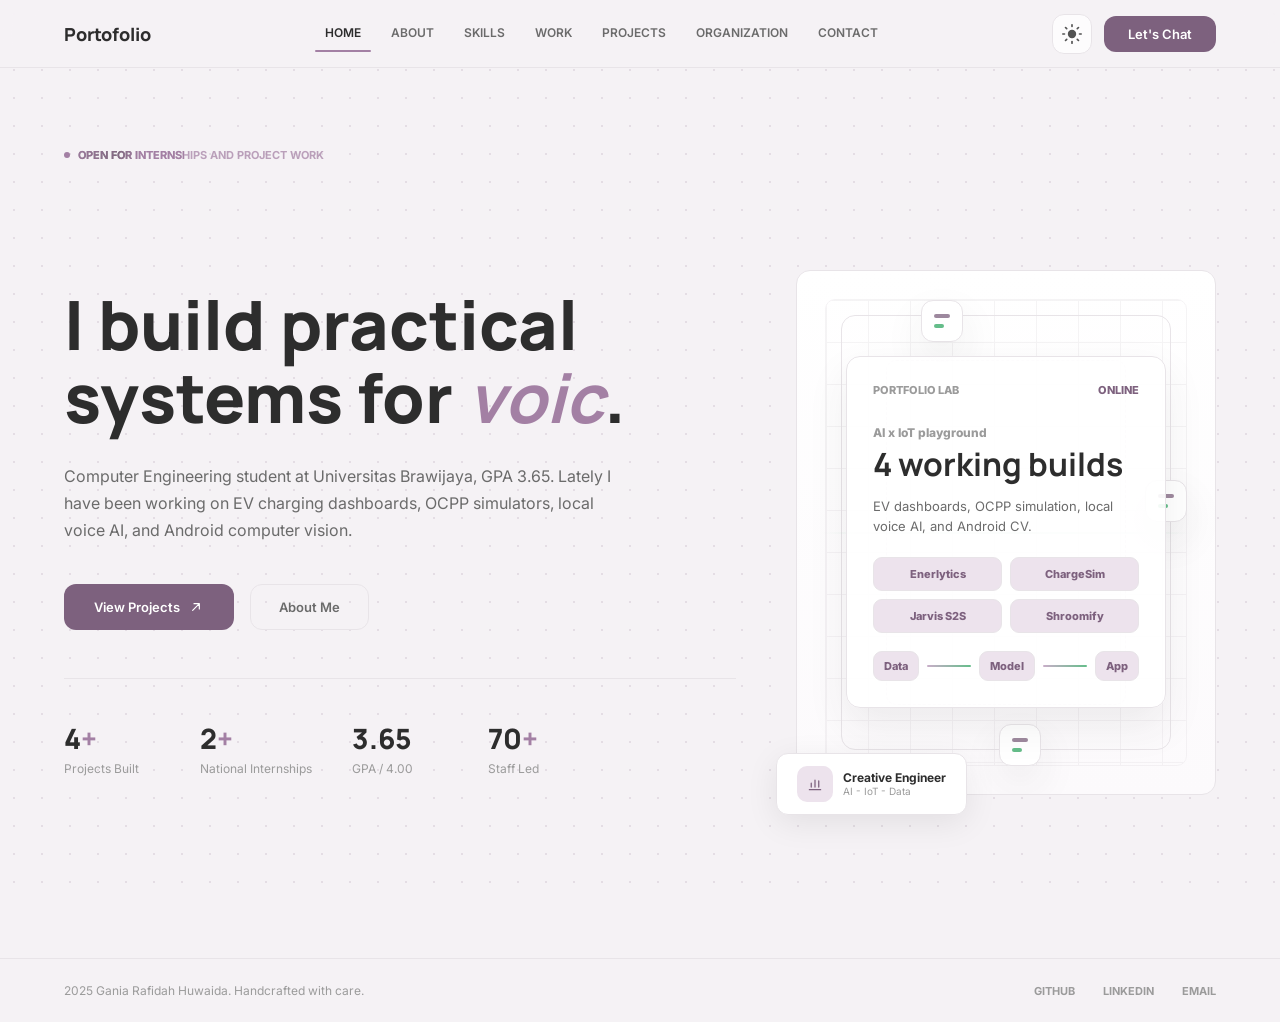
==== index.html @ 0e7f1c8c "Initial portfolio deploy" ====
<!DOCTYPE html>
<html lang="en">
<head>
  <meta charset="UTF-8">
  <meta name="viewport" content="width=device-width, initial-scale=1.0">
  <meta name="description" content="Gania Rafidah Huwaida portfolio showcasing engineering, AI, IoT, data, mobile, and organizational work.">
  <meta name="color-scheme" content="light dark">
  <title>Gania Rafidah Huwaida - Portfolio</title>
  <script>
    (() => {
      try {
        const savedTheme = localStorage.getItem("portfolio-theme");
        const prefersDark = window.matchMedia("(prefers-color-scheme: dark)").matches;
        const theme = savedTheme || (prefersDark ? "dark" : "light");
        document.documentElement.classList.toggle("dark", theme === "dark");
        document.documentElement.dataset.theme = theme;
      } catch {
        document.documentElement.dataset.theme = "light";
      }
    })();
  </script>
  <link rel="preconnect" href="https://fonts.googleapis.com">
  <link rel="preconnect" href="https://fonts.gstatic.com" crossorigin>
  <link href="https://fonts.googleapis.com/css2?family=Manrope:wght@300;400;500;600;700;800&family=Inter:wght@300;400;500;600&display=swap" rel="stylesheet">
  <link rel="stylesheet" href="assets/css/style.css">
</head>
<body>
  <svg class="svg-sprite" aria-hidden="true" focusable="false">
    <symbol id="icon-flower" viewBox="0 0 40 40">
      <path d="M20 18c-5.8-2.6-7.9-6-6.2-9.3 1.7-3.4 6.1-3.8 8.5-.9 2.5-3 6.8-2.5 8.5.9 1.7 3.3-.5 6.7-6.3 9.3 5.9 2.6 8 6 6.3 9.4-1.7 3.3-6 3.7-8.5.8-2.4 2.9-6.8 2.5-8.5-.8-1.7-3.4.4-6.8 6.2-9.4Z" fill="currentColor"/>
      <circle cx="20" cy="20" r="3.6" fill="#fcfafc"/>
    </symbol>
    <symbol id="icon-user" viewBox="0 0 24 24">
      <path d="M20 20v-1.4a4.6 4.6 0 0 0-4.6-4.6H8.6A4.6 4.6 0 0 0 4 18.6V20" fill="none" stroke="currentColor" stroke-width="1.7" stroke-linecap="round"/>
      <circle cx="12" cy="7.5" r="3.5" fill="none" stroke="currentColor" stroke-width="1.7"/>
    </symbol>
    <symbol id="icon-mail" viewBox="0 0 24 24">
      <path d="M4.5 6.5h15v11h-15v-11Z" fill="none" stroke="currentColor" stroke-width="1.7" stroke-linejoin="round"/>
      <path d="m5 7 7 6 7-6" fill="none" stroke="currentColor" stroke-width="1.7" stroke-linecap="round" stroke-linejoin="round"/>
    </symbol>
    <symbol id="icon-phone" viewBox="0 0 24 24">
      <path d="M8.1 4.8 6.2 6.7c-.5.5-.6 1.3-.3 2 2.1 4.5 5 7.4 9.5 9.5.7.3 1.5.2 2-.3l1.9-1.9-3.2-3.2-1.7 1.7c-2.2-1.2-3.7-2.7-4.9-4.9l1.7-1.7-3.1-3.1Z" fill="none" stroke="currentColor" stroke-width="1.6" stroke-linecap="round" stroke-linejoin="round"/>
    </symbol>
    <symbol id="icon-link" viewBox="0 0 24 24">
      <path d="M9.5 14.5 14.5 9.5M10.5 7.5l1.1-1.1a4.1 4.1 0 0 1 5.8 5.8l-1.1 1.1M13.5 16.5l-1.1 1.1a4.1 4.1 0 0 1-5.8-5.8l1.1-1.1" fill="none" stroke="currentColor" stroke-width="1.7" stroke-linecap="round" stroke-linejoin="round"/>
    </symbol>
    <symbol id="icon-code" viewBox="0 0 24 24">
      <path d="m8 8-4 4 4 4m8-8 4 4-4 4M14 5l-4 14" fill="none" stroke="currentColor" stroke-width="1.7" stroke-linecap="round" stroke-linejoin="round"/>
    </symbol>
    <symbol id="icon-chart" viewBox="0 0 24 24">
      <path d="M4.5 19.5h15M7 16v-5m5 5V7m5 9v-8" fill="none" stroke="currentColor" stroke-width="1.7" stroke-linecap="round"/>
    </symbol>
    <symbol id="icon-award" viewBox="0 0 24 24">
      <circle cx="12" cy="8.5" r="4.5" fill="none" stroke="currentColor" stroke-width="1.7"/>
      <path d="M9.4 12.2 8.5 20l3.5-2.1 3.5 2.1-.9-7.8" fill="none" stroke="currentColor" stroke-width="1.7" stroke-linecap="round" stroke-linejoin="round"/>
    </symbol>
    <symbol id="icon-certificate" viewBox="0 0 24 24">
      <path d="M5 4.5h14v15H5v-15Z" fill="none" stroke="currentColor" stroke-width="1.7" stroke-linejoin="round"/>
      <path d="M8 8h8M8 11h8M8 14h5" fill="none" stroke="currentColor" stroke-width="1.7" stroke-linecap="round"/>
    </symbol>
    <symbol id="icon-image" viewBox="0 0 24 24">
      <path d="M4.5 5.5h15v13h-15v-13Z" fill="none" stroke="currentColor" stroke-width="1.7" stroke-linejoin="round"/>
      <path d="m5.5 16 4-4 3 3 2-2 4 4" fill="none" stroke="currentColor" stroke-width="1.7" stroke-linecap="round" stroke-linejoin="round"/>
      <circle cx="15.5" cy="9" r="1.3" fill="currentColor"/>
    </symbol>
    <symbol id="icon-arrow-up-right" viewBox="0 0 24 24">
      <path d="M7 17 17 7M9 7h8v8" fill="none" stroke="currentColor" stroke-width="1.8" stroke-linecap="round" stroke-linejoin="round"/>
    </symbol>
    <symbol id="icon-arrow-left" viewBox="0 0 24 24">
      <path d="M19 12H6m5 6-6-6 6-6" fill="none" stroke="currentColor" stroke-width="1.8" stroke-linecap="round" stroke-linejoin="round"/>
    </symbol>
    <symbol id="icon-arrow-right" viewBox="0 0 24 24">
      <path d="M5 12h13m-5-6 6 6-6 6" fill="none" stroke="currentColor" stroke-width="1.8" stroke-linecap="round" stroke-linejoin="round"/>
    </symbol>
    <symbol id="icon-menu" viewBox="0 0 24 24">
      <path d="M5 7h14M5 12h14M5 17h14" fill="none" stroke="currentColor" stroke-width="1.8" stroke-linecap="round"/>
    </symbol>
    <symbol id="icon-close" viewBox="0 0 24 24">
      <path d="m7 7 10 10M17 7 7 17" fill="none" stroke="currentColor" stroke-width="1.8" stroke-linecap="round"/>
    </symbol>
  </svg>

  <nav class="nav" aria-label="Primary navigation">
    <a href="#home" class="nav-logo" data-section="home">Portofolio</a>
    <div class="nav-tabs" data-nav-tabs>
      <ul class="nav-links" data-nav-links>
        <li><a href="#home" data-section="home" class="active">Home</a></li>
        <li><a href="#about" data-section="about">About</a></li>
        <li><a href="#skills" data-section="skills">Skills</a></li>
        <li><a href="#work" data-section="work">Work</a></li>
        <li><a href="#projects" data-section="projects">Projects</a></li>
        <li><a href="#organization" data-section="organization">Organization</a></li>
        <li><a href="#contact" data-section="contact">Contact</a></li>
      </ul>
      <span class="nav-tab-hover-bg" aria-hidden="true" data-nav-hover-bg></span>
      <span class="nav-tab-line nav-tab-line-active" aria-hidden="true" data-nav-active-line></span>
      <span class="nav-tab-line nav-tab-line-hover" aria-hidden="true" data-nav-hover-line></span>
    </div>
    <div class="nav-actions">
      <button class="theme-toggle" type="button" aria-label="Switch to dark mode" aria-pressed="false" data-theme-toggle>
        <svg class="theme-toggle-icon" width="20" height="20" viewBox="0 0 24 24" fill="none" stroke="currentColor" stroke-width="2" stroke-linecap="round" aria-hidden="true">
          <mask id="theme-toggle-mask">
            <rect x="0" y="0" width="100%" height="100%" fill="white" />
            <circle class="theme-toggle-mask-circle" cx="17" cy="8" r="9" fill="black" />
          </mask>
          <circle class="theme-toggle-body" cx="12" cy="12" r="9" fill="currentColor" stroke="none" mask="url(#theme-toggle-mask)" />
          <g class="theme-toggle-rays">
            <line x1="12" y1="1" x2="12" y2="3" />
            <line x1="12" y1="21" x2="12" y2="23" />
            <line x1="1" y1="12" x2="3" y2="12" />
            <line x1="21" y1="12" x2="23" y2="12" />
            <line x1="5.64" y1="5.64" x2="4.22" y2="4.22" />
            <line x1="18.36" y1="5.64" x2="19.78" y2="4.22" />
            <line x1="5.64" y1="18.36" x2="4.22" y2="19.78" />
            <line x1="18.36" y1="18.36" x2="19.78" y2="19.78" />
          </g>
        </svg>
      </button>
      <a href="#contact" class="nav-cta" data-section="contact">Let&apos;s Chat</a>
      <button class="nav-toggle" type="button" aria-label="Open navigation" aria-expanded="false" data-nav-toggle>
        <svg aria-hidden="true"><use href="#icon-menu"></use></svg>
      </button>
    </div>
  </nav>

  <div id="site-shell">
    <main>
      <section id="home" class="active">
        <div class="home-label shiny-text">
          <span class="home-label-dot" aria-hidden="true"></span>
          Open for internships and project work
        </div>
        <div class="home-grid">
          <div class="home-left">
            <h1 class="home-headline">I build practical systems for <em><span data-typewriter data-typewriter-words="EV data,voice AI,OCPP sims,mobile CV">EV data</span></em>.</h1>
            <p class="home-sub">Computer Engineering student at Universitas Brawijaya, GPA 3.65. Lately I have been working on EV charging dashboards, OCPP simulators, local voice AI, and Android computer vision.</p>
            <div class="home-actions">
              <a href="#projects" class="btn-primary" data-section="projects">View Projects <svg aria-hidden="true"><use href="#icon-arrow-up-right"></use></svg></a>
              <a href="#about" class="btn-outline" data-section="about">About Me</a>
            </div>
            <div class="home-stats" aria-label="Portfolio summary">
              <div class="stat-item">
                <div class="stat-num">4<span>+</span></div>
                <div class="stat-label">Projects Built</div>
              </div>
              <div class="stat-item">
                <div class="stat-num">2<span>+</span></div>
                <div class="stat-label">National Internships</div>
              </div>
              <div class="stat-item">
                <div class="stat-num">3.65</div>
                <div class="stat-label">GPA / 4.00</div>
              </div>
              <div class="stat-item">
                <div class="stat-num">70<span>+</span></div>
                <div class="stat-label">Staff Led</div>
              </div>
            </div>
          </div>
          <div class="home-photo-wrap">
            <div class="home-photo-card home-system-card home-lab-card" aria-label="Portfolio lab summary">
              <div class="lab-orbit" aria-hidden="true">
                <span class="lab-orbit-dot dot-data"></span>
                <span class="lab-orbit-dot dot-model"></span>
                <span class="lab-orbit-dot dot-app"></span>
              </div>
              <div class="lab-core">
                <div class="lab-core-top">
                  <span>Portfolio Lab</span>
                  <span>Online</span>
                </div>
                <div class="lab-core-main">
                  <small>AI x IoT playground</small>
                  <strong>4 working builds</strong>
                  <p>EV dashboards, OCPP simulation, local voice AI, and Android CV.</p>
                </div>
                <div class="lab-core-grid">
                  <span>Enerlytics</span>
                  <span>ChargeSim</span>
                  <span>Jarvis S2S</span>
                  <span>Shroomify</span>
                </div>
                <div class="lab-stack" aria-hidden="true">
                  <span>Data</span><i></i><span>Model</span><i></i><span>App</span>
                </div>
              </div>
            </div>
            <div class="photo-badge">
              <div class="badge-icon"><svg aria-hidden="true"><use href="#icon-chart"></use></svg></div>
              <div>
                <div class="badge-text">Creative Engineer</div>
                <div class="badge-sub">AI - IoT - Data</div>
              </div>
            </div>
          </div>
        </div>
      </section>

      <section id="about">
        <div class="about-grid">
          <div class="about-left">
            <div class="section-label">
              <svg aria-hidden="true"><use href="#icon-user"></use></svg>
              About Me
            </div>
            <h2 class="about-headline">Computer Engineer who likes systems that <em>actually get used.</em></h2>
            <p class="about-body">I study Computer Engineering at Universitas Brawijaya. I like work that has a physical edge to it: a charger sending power data, a microphone picking up speech, or a mobile camera running a model offline.</p>
            <p class="about-body">At BRIN and Telkom Indonesia BigBox, I worked on tools that had to run outside a classroom setting: forecasting dashboards, OCPP simulation, and a local speech assistant. Outside engineering, I have led event teams of around 70 people and helped guide international delegations on campus.</p>
            <div class="about-status">
              <div class="status-icon"><svg aria-hidden="true"><use href="#icon-certificate"></use></svg></div>
              Open to internships, research work, and focused collaborations
            </div>
          </div>
          <div class="about-right">
            <div class="about-photo-card">
              <img class="profile-photo profile-photo-about" src="assets/images/profile/gania-almet.png" alt="Portrait of Gania Rafidah Huwaida.">
            </div>
            <div class="contact-float">
              <div class="contact-float-title">Get in Touch</div>
              <a class="contact-item" href="mailto:gania.rafida12@gmail.com">
                <span class="contact-icon"><svg aria-hidden="true"><use href="#icon-mail"></use></svg></span>
                gania.rafida12@gmail.com
              </a>
              <a class="contact-item" href="https://wa.me/6288901660277" target="_blank" rel="noopener">
                <span class="contact-icon"><svg aria-hidden="true"><use href="#icon-phone"></use></svg></span>
                088901660277
              </a>
              <a class="contact-item" href="https://github.com/gnieerfd">
                <span class="contact-icon"><svg aria-hidden="true"><use href="#icon-code"></use></svg></span>
                github.com/gnieerfd
              </a>
              <a class="contact-item" href="https://www.linkedin.com/in/ganiarafida/" target="_blank" rel="noopener">
                <span class="contact-icon"><svg aria-hidden="true"><use href="#icon-link"></use></svg></span>
                linkedin.com/in/ganiarafida
              </a>
            </div>
          </div>
        </div>
      </section>

      <section id="skills">
        <div class="section-label">Skills</div>
        <h2 class="skills-headline">Tools I keep <em>reaching for.</em></h2>
        <p class="skills-sub">Backend, machine learning, audio, mobile, and IoT tools I have used in coursework, internships, and shipped prototypes.</p>

        <div class="skills-grid">
          <div class="skill-card">
            <div class="skill-card-icon"><svg aria-hidden="true"><use href="#icon-code"></use></svg></div>
            <div class="skill-marquee" aria-hidden="true">
              <div class="skill-marquee-track">
                <span class="skill-logo"><img src="assets/images/logos/logo-python.png" alt=""></span><span class="skill-logo-text">Flask</span><span class="skill-logo-text">FastAPI</span><span class="skill-logo"><img src="assets/images/logos/logo-mysql.png" alt=""></span><span class="skill-logo"><img src="assets/images/logos/logo-postgresql.png" alt=""></span><span class="skill-logo"><img src="assets/images/logos/logo-docker.png" alt=""></span><span class="skill-logo-text">ETL</span><span class="skill-logo-text">SQL</span>
                <span class="skill-logo"><img src="assets/images/logos/logo-python.png" alt=""></span><span class="skill-logo-text">Flask</span><span class="skill-logo-text">FastAPI</span><span class="skill-logo"><img src="assets/images/logos/logo-mysql.png" alt=""></span><span class="skill-logo"><img src="assets/images/logos/logo-postgresql.png" alt=""></span><span class="skill-logo"><img src="assets/images/logos/logo-docker.png" alt=""></span><span class="skill-logo-text">ETL</span><span class="skill-logo-text">SQL</span>
              </div>
            </div>
            <div class="skill-card-title">Backend & Data Engineering</div>
          </div>
          <div class="skill-card">
            <div class="skill-card-icon"><svg aria-hidden="true"><use href="#icon-flower"></use></svg></div>
            <div class="skill-marquee" aria-hidden="true">
              <div class="skill-marquee-track reverse">
                <span class="skill-logo"><img src="assets/images/logos/logo-scikit-learn.png" alt=""></span><span class="skill-logo-text">XGBoost</span><span class="skill-logo-text">CatBoost</span><span class="skill-logo"><img src="assets/images/logos/tensorflow-logo.png" alt=""></span><span class="skill-logo"><img src="assets/images/logos/pytorch-logo.png" alt=""></span><span class="skill-logo-text">LSTM</span><span class="skill-logo-text">Transfer Learning</span><span class="skill-logo-text">Faster-Whisper</span>
                <span class="skill-logo"><img src="assets/images/logos/logo-scikit-learn.png" alt=""></span><span class="skill-logo-text">XGBoost</span><span class="skill-logo-text">CatBoost</span><span class="skill-logo"><img src="assets/images/logos/tensorflow-logo.png" alt=""></span><span class="skill-logo"><img src="assets/images/logos/pytorch-logo.png" alt=""></span><span class="skill-logo-text">LSTM</span><span class="skill-logo-text">Transfer Learning</span><span class="skill-logo-text">Faster-Whisper</span>
              </div>
            </div>
            <div class="skill-card-title">Machine Learning & AI</div>
          </div>
          <div class="skill-card">
            <div class="skill-card-icon"><svg aria-hidden="true"><use href="#icon-image"></use></svg></div>
            <div class="skill-marquee" aria-hidden="true">
              <div class="skill-marquee-track">
                <span class="skill-logo-text">Android</span><span class="skill-logo-text">Kotlin</span><span class="skill-logo-text">CameraX</span><span class="skill-logo"><img src="assets/images/logos/pytorch-logo.png" alt=""></span><span class="skill-logo-text">Chart.js</span><span class="skill-logo"><img src="assets/images/logos/logo-html.png" alt=""></span><span class="skill-logo"><img src="assets/images/logos/logo-css.png" alt=""></span>
                <span class="skill-logo-text">Android</span><span class="skill-logo-text">Kotlin</span><span class="skill-logo-text">CameraX</span><span class="skill-logo"><img src="assets/images/logos/pytorch-logo.png" alt=""></span><span class="skill-logo-text">Chart.js</span><span class="skill-logo"><img src="assets/images/logos/logo-html.png" alt=""></span><span class="skill-logo"><img src="assets/images/logos/logo-css.png" alt=""></span>
              </div>
            </div>
            <div class="skill-card-title">Mobile & Frontend</div>
          </div>
          <div class="skill-card">
            <div class="skill-card-icon"><svg aria-hidden="true"><use href="#icon-link"></use></svg></div>
            <div class="skill-marquee" aria-hidden="true">
              <div class="skill-marquee-track reverse">
                <span class="skill-logo"><img src="assets/images/logos/logo-ocpp.webp" alt=""></span><span class="skill-logo"><img src="assets/images/logos/websocket-logo.svg" alt=""></span><span class="skill-logo-text">asyncio</span><span class="skill-logo"><img src="assets/images/logos/mqtt-logo.png" alt=""></span><span class="skill-logo-text">PySide6</span><span class="skill-logo"><img src="assets/images/logos/arduino-logo.png" alt=""></span>
                <span class="skill-logo"><img src="assets/images/logos/logo-ocpp.webp" alt=""></span><span class="skill-logo"><img src="assets/images/logos/websocket-logo.svg" alt=""></span><span class="skill-logo-text">asyncio</span><span class="skill-logo"><img src="assets/images/logos/mqtt-logo.png" alt=""></span><span class="skill-logo-text">PySide6</span><span class="skill-logo"><img src="assets/images/logos/arduino-logo.png" alt=""></span>
              </div>
            </div>
            <div class="skill-card-title">IoT & Protocols</div>
          </div>
          <div class="skill-card">
            <div class="skill-card-icon"><svg aria-hidden="true"><use href="#icon-chart"></use></svg></div>
            <div class="skill-marquee" aria-hidden="true">
              <div class="skill-marquee-track">
                <span class="skill-logo-text">PyAudio</span><span class="skill-logo"><img src="assets/images/logos/ffmpeg-logo.png" alt=""></span><span class="skill-logo"><img src="assets/images/logos/numpy-logo.png" alt=""></span><span class="skill-logo-text">VAD</span><span class="skill-logo-text">ASR</span><span class="skill-logo-text">Noise Reduction</span>
                <span class="skill-logo-text">PyAudio</span><span class="skill-logo"><img src="assets/images/logos/ffmpeg-logo.png" alt=""></span><span class="skill-logo"><img src="assets/images/logos/numpy-logo.png" alt=""></span><span class="skill-logo-text">VAD</span><span class="skill-logo-text">ASR</span><span class="skill-logo-text">Noise Reduction</span>
              </div>
            </div>
            <div class="skill-card-title">Signal Processing & DSP</div>
          </div>
          <div class="skill-card">
            <div class="skill-card-icon"><svg aria-hidden="true"><use href="#icon-certificate"></use></svg></div>
            <div class="skill-marquee" aria-hidden="true">
              <div class="skill-marquee-track reverse">
                <span class="skill-logo"><img src="assets/images/logos/pandas-logo.png" alt=""></span><span class="skill-logo"><img src="assets/images/logos/metabase-logo.webp" alt=""></span><span class="skill-logo"><img src="assets/images/logos/grafana-logo.png" alt=""></span><span class="skill-logo-text">matplotlib</span><span class="skill-logo-text">Data Cleaning</span><span class="skill-logo-text">Dashboarding</span>
                <span class="skill-logo"><img src="assets/images/logos/pandas-logo.png" alt=""></span><span class="skill-logo"><img src="assets/images/logos/metabase-logo.webp" alt=""></span><span class="skill-logo"><img src="assets/images/logos/grafana-logo.png" alt=""></span><span class="skill-logo-text">matplotlib</span><span class="skill-logo-text">Data Cleaning</span><span class="skill-logo-text">Dashboarding</span>
              </div>
            </div>
            <div class="skill-card-title">Data & Visualization</div>
          </div>
        </div>

        <div class="achievements-strip">
          <div class="achievements-strip-title">Achievements & Certifications</div>
          <div class="achievements-row">
            <div class="achievement-item">
              <div class="achievement-medal"><svg aria-hidden="true"><use href="#icon-award"></use></svg></div>
              <div><div class="achievement-text">Gold Medal - Computer Science</div><div class="achievement-org">Advanced Science Olympiad 2021</div></div>
            </div>
            <div class="achievement-item">
              <div class="achievement-medal"><svg aria-hidden="true"><use href="#icon-award"></use></svg></div>
              <div><div class="achievement-text">Bronze Medal - Mathematics</div><div class="achievement-org">National Education Day Competition 2021</div></div>
            </div>
            <div class="achievement-item">
              <div class="achievement-medal"><svg aria-hidden="true"><use href="#icon-certificate"></use></svg></div>
              <div><div class="achievement-text">Finalist - Business Plan</div><div class="achievement-org">PRISMA UINSA 2025</div></div>
            </div>
            <div class="achievement-item">
              <div class="achievement-medal"><svg aria-hidden="true"><use href="#icon-flower"></use></svg></div>
              <div><div class="achievement-text">Best Internship Staff - Score 90.14</div><div class="achievement-org">BEM Universitas Brawijaya</div></div>
            </div>
            <div class="achievement-item">
              <div class="achievement-medal"><svg aria-hidden="true"><use href="#icon-certificate"></use></svg></div>
              <div><div class="achievement-text">Microsoft Azure AI Fundamentals</div><div class="achievement-org">KOMDIGI - 2025 (Course 1 & 2)</div></div>
            </div>
            <div class="achievement-item">
              <div class="achievement-medal"><svg aria-hidden="true"><use href="#icon-flower"></use></svg></div>
              <div><div class="achievement-text">Best Administration Staff</div><div class="achievement-org">BEM FILKOM UB 2023</div></div>
            </div>
          </div>
        </div>
      </section>

      <section id="work">
        <div class="section-label">Work Experience</div>
        <h2 class="work-headline">Recent work, from <em>chargers</em> to voice AI.</h2>
        <p class="work-sub">Roles where I had to ship working tools, handle messy data, or coordinate people under real deadlines.</p>
        <div class="work-cards">
          <article class="work-card">
            <div class="work-period">Dec 2025 - Jan 2026</div>
            <div class="work-role">Data & Automation Intern</div>
            <div class="work-org">PT Telkom Indonesia (BigBox)</div>
            <div class="work-desc">Built a local voice assistant with Python, FastAPI, and Faster-Whisper ASR. Also set up a small knowledge retrieval flow with n8n, Docker, and Google Sheets API.</div>
            <div class="work-tags"><span class="work-tag">Python</span><span class="work-tag">FastAPI</span><span class="work-tag">Docker</span><span class="work-tag">ASR</span><span class="work-tag">n8n</span></div>
          </article>
          <article class="work-card">
            <div class="work-period">2025 (Ongoing)</div>
            <div class="work-role">Research Software Intern</div>
            <div class="work-org">BRIN - Badan Riset dan Inovasi Nasional</div>
            <div class="work-desc">Built Enerlytics and ChargeSim for EV infrastructure research: forecasting dashboards, OCPP simulation, and smart charging experiments.</div>
            <div class="work-tags"><span class="work-tag">OCPP 1.6</span><span class="work-tag">ML Forecasting</span><span class="work-tag">Flask</span><span class="work-tag">MySQL</span></div>
          </article>
          <article class="work-card">
            <div class="work-period">Jun 2023 - Jul 2023</div>
            <div class="work-role">Team Leader - Operations</div>
            <div class="work-org">Jakarta Fair 2023</div>
            <div class="work-desc">Led approximately 70 operational staff across daily 10-hour shifts during a 30-day national-scale event, managing attendance, shifts, and on-ground logistics.</div>
            <div class="work-tags"><span class="work-tag">Team Leadership</span><span class="work-tag">Operations</span><span class="work-tag">70+ Staff</span></div>
          </article>
        </div>
      </section>

      <section id="projects">
        <div class="section-label">Projects</div>
        <div class="gallery-header">
          <div>
            <h2 class="projects-headline">Projects I can <em>actually show.</em></h2>
            <p class="projects-sub">A few builds with screenshots, context, and repo links where available.</p>
          </div>
          <div class="gallery-controls" aria-label="Project carousel controls">
            <button class="gallery-button" type="button" aria-label="Previous project" data-project-prev>
              <svg aria-hidden="true"><use href="#icon-arrow-left"></use></svg>
            </button>
            <button class="gallery-button" type="button" aria-label="Next project" data-project-next>
              <svg aria-hidden="true"><use href="#icon-arrow-right"></use></svg>
            </button>
          </div>
        </div>
        <div class="gallery-shell">
          <div class="project-list" data-project-list tabindex="0" aria-label="Project case studies carousel"></div>
        </div>
        <div class="gallery-dots" data-project-dots aria-label="Project carousel pagination"></div>
      </section>

      <section id="organization">
        <div class="section-label">Organization & Leadership</div>
        <div class="gallery-header">
          <div>
            <h2 class="org-headline">Outside the <em>code editor.</em></h2>
            <p class="org-sub">Event operations, delegation support, content work, and student organization roles that shaped how I communicate and lead.</p>
          </div>
          <div class="gallery-controls" aria-label="Organization carousel controls">
            <button class="gallery-button" type="button" aria-label="Previous organization" data-organization-prev>
              <svg aria-hidden="true"><use href="#icon-arrow-left"></use></svg>
            </button>
            <button class="gallery-button" type="button" aria-label="Next organization" data-organization-next>
              <svg aria-hidden="true"><use href="#icon-arrow-right"></use></svg>
            </button>
          </div>
        </div>
        <div class="gallery-shell">
          <div class="org-list" data-organization-list tabindex="0" aria-label="Organization and leadership carousel"></div>
        </div>
        <div class="gallery-dots" data-organization-dots aria-label="Organization carousel pagination"></div>
      </section>

      <section id="contact">
        <div class="contact-layout">
          <div class="contact-hero">
            <div class="section-label">Contact</div>
            <h2 class="contact-headline">Want to talk about a role, project, or research tool?</h2>
            <p class="contact-sub">Email me, message me on WhatsApp, or send a LinkedIn note. I usually respond fastest when the message includes the role, timeline, and what kind of system you want to build.</p>
            <div class="contact-links">
              <a href="mailto:gania.rafida12@gmail.com" class="contact-link-item">
                <div class="contact-link-icon"><svg aria-hidden="true"><use href="#icon-mail"></use></svg></div>
                <div><div class="contact-link-label">Email</div><div class="contact-link-value">gania.rafida12@gmail.com</div></div>
              </a>
              <a href="https://wa.me/6288901660277" target="_blank" rel="noopener" class="contact-link-item">
                <div class="contact-link-icon"><svg aria-hidden="true"><use href="#icon-phone"></use></svg></div>
                <div><div class="contact-link-label">WhatsApp</div><div class="contact-link-value">088901660277</div></div>
              </a>
              <a href="https://github.com/gnieerfd" class="contact-link-item">
                <div class="contact-link-icon"><svg aria-hidden="true"><use href="#icon-code"></use></svg></div>
                <div><div class="contact-link-label">GitHub</div><div class="contact-link-value">github.com/gnieerfd</div></div>
              </a>
              <a href="https://www.linkedin.com/in/ganiarafida/" target="_blank" rel="noopener" class="contact-link-item">
                <div class="contact-link-icon"><svg aria-hidden="true"><use href="#icon-link"></use></svg></div>
                <div><div class="contact-link-label">LinkedIn</div><div class="contact-link-value">linkedin.com/in/ganiarafida</div></div>
              </a>
            </div>
          </div>
          <aside class="asset-note">
            <h3>Asset Check</h3>
            <p>Foto yang tersedia sudah dipasang sebagai bukti visual. Berikut yang masih kurang di folder:</p>
            <ul data-missing-list></ul>
          </aside>
        </div>
      </section>
    </main>

    <footer>
      <div class="footer-copy">2025 Gania Rafidah Huwaida. Handcrafted with care.</div>
      <div class="footer-links">
        <a href="https://github.com/gnieerfd">GitHub</a>
        <a href="https://www.linkedin.com/in/ganiarafida/">LinkedIn</a>
        <a href="mailto:gania.rafida12@gmail.com">Email</a>
      </div>
    </footer>
  </div>

  <main id="detail-view" class="detail-view" hidden></main>

  <script src="assets/js/script.js"></script>
</body>
</html>
---- assets/css/style.css ----
:root {
  --primary: #a380a4;
  --primary-dark: #7d617e;
  --primary-light: #c9aec9;
  --primary-xlight: #ede3ed;
  --secondary: #fcfafc;
  --neutral: #2d2d2d;
  --neutral-mid: #6b6b6b;
  --neutral-light: #9b9b9b;
  --neutral-xlight: #e8e4e8;
  --bg: #f5f2f5;
  --bg-card: #ffffff;
  --bg-dot: #d4c8d4;
  --nav-bg: rgba(245, 242, 245, 0.9);
  --panel-bg: rgba(255, 255, 255, 0.92);
  --shadow-soft: 0 18px 42px rgba(45, 45, 45, 0.08);
  --shadow-card: 0 8px 32px rgba(0, 0, 0, 0.08);
  --shadow-menu: 0 16px 48px rgba(125, 97, 126, 0.16);
  --project-badge-bg: rgba(237, 227, 237, 0.92);
  --nav-tab-hover-bg: rgba(163, 128, 164, 0.12);
  --theme-ink: rgba(45, 45, 45, 0.82);
  --theme-bg: rgba(255, 255, 255, 0.76);
  --success: #65bd8a;
  --danger: #d33336;
  --font-head: "Manrope", sans-serif;
  --font-body: "Inter", sans-serif;
  --font-mono: "JetBrains Mono", "Consolas", monospace;
  --radius: 14px;
  --radius-sm: 10px;
  --radius-xs: 8px;
  --radius-control: 12px;
  --radius-chip: 9px;
  --nav-h: 68px;
  --z-page: 1;
  --z-nav: 100;
}

:root.dark {
  --primary: #d5a8d8;
  --primary-dark: #b67abd;
  --primary-light: #6f5176;
  --primary-xlight: #35263b;
  --secondary: #19131d;
  --neutral: #f6eef7;
  --neutral-mid: #c9bbcb;
  --neutral-light: #9f91a3;
  --neutral-xlight: #44344b;
  --bg: #17111b;
  --bg-card: #211927;
  --bg-dot: #4c3853;
  --nav-bg: rgba(23, 17, 27, 0.9);
  --panel-bg: rgba(33, 25, 39, 0.92);
  --shadow-soft: 0 18px 42px rgba(0, 0, 0, 0.32);
  --shadow-card: 0 12px 36px rgba(0, 0, 0, 0.28);
  --shadow-menu: 0 16px 48px rgba(0, 0, 0, 0.34);
  --project-badge-bg: rgba(53, 38, 59, 0.92);
  --nav-tab-hover-bg: rgba(213, 168, 216, 0.14);
  --theme-ink: rgba(246, 238, 247, 0.88);
  --theme-bg: rgba(246, 238, 247, 0.08);
  --success: #78d89d;
  --danger: #ff686b;
}

*,
*::before,
*::after {
  margin: 0;
  padding: 0;
  box-sizing: border-box;
}

html {
  scroll-behavior: smooth;
  color-scheme: light;
}

html.dark {
  color-scheme: dark;
}

body {
  min-height: 100dvh;
  font-family: var(--font-body);
  background: var(--bg);
  color: var(--neutral);
  overflow-x: hidden;
  -webkit-font-smoothing: antialiased;
  text-rendering: optimizeLegibility;
}

body::before {
  content: "";
  position: fixed;
  inset: 0;
  background-image: radial-gradient(circle, var(--bg-dot) 1px, transparent 1px);
  background-size: 28px 28px;
  pointer-events: none;
  z-index: 0;
  opacity: 0.5;
}

img,
svg {
  display: block;
}

img {
  max-width: 100%;
}

a {
  color: inherit;
}

:focus-visible {
  outline: 3px solid rgba(125, 97, 126, 0.42);
  outline-offset: 4px;
}

.svg-sprite {
  position: absolute;
  width: 0;
  height: 0;
  overflow: hidden;
}

.nav {
  position: fixed;
  top: 0;
  left: 0;
  right: 0;
  height: var(--nav-h);
  background: var(--nav-bg);
  backdrop-filter: blur(16px);
  -webkit-backdrop-filter: blur(16px);
  border-bottom: 1px solid var(--neutral-xlight);
  display: flex;
  align-items: center;
  justify-content: space-between;
  gap: 24px;
  padding: 0 clamp(24px, 5vw, 64px);
  z-index: var(--z-nav);
}

.nav-logo {
  font-family: var(--font-head);
  font-size: 18px;
  font-weight: 800;
  color: var(--neutral);
  text-decoration: none;
  white-space: nowrap;
}

.nav-tabs {
  position: relative;
  display: flex;
  align-items: center;
}

.nav-links {
  position: relative;
  z-index: 2;
  display: flex;
  align-items: center;
  gap: 10px;
  list-style: none;
}

.nav-links li {
  position: relative;
  z-index: 2;
}

.nav-links a {
  min-height: 36px;
  display: inline-flex;
  align-items: center;
  font-size: 12px;
  font-weight: 600;
  text-transform: uppercase;
  color: var(--neutral-mid);
  text-decoration: none;
  position: relative;
  padding: 8px 10px 10px;
  border-radius: var(--radius-xs);
  transition: color 160ms ease-out;
}

.nav-links a:hover,
.nav-links a.active {
  color: var(--neutral);
}

.nav-tab-hover-bg,
.nav-tab-line {
  position: absolute;
  left: 0;
  pointer-events: none;
  opacity: 0;
  transform: translate3d(0, 0, 0);
  transition: transform 280ms cubic-bezier(0.22, 1, 0.36, 1), width 280ms cubic-bezier(0.22, 1, 0.36, 1), height 280ms cubic-bezier(0.22, 1, 0.36, 1), opacity 160ms ease-out;
}

.nav-tab-hover-bg {
  top: 0;
  z-index: 1;
  width: 0;
  height: 0;
  background: var(--nav-tab-hover-bg);
  border-radius: var(--radius-xs);
}

.nav-tab-line {
  top: 0;
  z-index: 3;
  width: 0;
  height: 2px;
  background: var(--primary);
  border-radius: var(--radius-xs);
}

.nav-tabs.ready .nav-tab-line-active {
  opacity: 1;
}

.nav-tabs.is-hovering .nav-tab-hover-bg,
.nav-tabs.is-hovering .nav-tab-line-hover {
  opacity: 1;
}

.nav-actions {
  display: flex;
  align-items: center;
  gap: 12px;
  flex-shrink: 0;
}

.theme-toggle {
  width: 40px;
  height: 40px;
  display: inline-flex;
  align-items: center;
  justify-content: center;
  color: var(--theme-ink);
  background: var(--theme-bg);
  border: 1px solid var(--neutral-xlight);
  border-radius: var(--radius-control);
  cursor: pointer;
  transition: background 180ms ease-out, border-color 180ms ease-out, color 180ms ease-out, transform 180ms ease-out;
  -webkit-tap-highlight-color: transparent;
}

.theme-toggle:hover {
  border-color: var(--primary-light);
  transform: scale(1.08);
}

.theme-toggle:active {
  transform: scale(0.9);
}

.theme-toggle-icon {
  overflow: visible;
  transform-origin: 50% 50%;
  transition: transform 520ms cubic-bezier(0.24, 1.35, 0.36, 1);
}

.theme-toggle-body,
.theme-toggle-mask-circle,
.theme-toggle-rays {
  transform-box: view-box;
  transform-origin: 12px 12px;
  transition: transform 520ms cubic-bezier(0.24, 1.35, 0.36, 1), opacity 240ms ease-out;
}

.theme-toggle-body {
  transform: scale(0.56);
}

.theme-toggle-mask-circle {
  transform: translate(16px, -8px);
}

.theme-toggle-rays {
  opacity: 1;
}

html.dark .theme-toggle-icon {
  transform: rotate(270deg);
}

html.dark .theme-toggle-body {
  transform: scale(1);
}

html.dark .theme-toggle-mask-circle {
  transform: translate(0, 0);
}

html.dark .theme-toggle-rays {
  opacity: 0;
  transform: scale(0.15) rotate(-30deg);
}

.nav-cta {
  background: var(--primary-dark);
  color: #ffffff;
  font-size: 13px;
  font-weight: 600;
  padding: 10px 24px;
  border-radius: var(--radius-control);
  text-decoration: none;
  transition: background 160ms ease-out, transform 160ms ease-out;
}

.nav-cta:hover {
  background: var(--primary);
  transform: translateY(-1px);
}

.nav-toggle {
  width: 44px;
  height: 44px;
  display: none;
  align-items: center;
  justify-content: center;
  color: var(--neutral);
  background: var(--bg-card);
  border: 1px solid var(--neutral-xlight);
  border-radius: var(--radius-control);
}

.nav-toggle svg {
  width: 20px;
  height: 20px;
}

#site-shell,
.detail-view {
  position: relative;
  z-index: var(--z-page);
}

#site-shell {
  overflow-x: hidden;
}

section {
  position: relative;
  z-index: var(--z-page);
  min-height: 100dvh;
  padding: calc(var(--nav-h) + 60px) clamp(24px, 5vw, 64px) 80px;
  display: none;
}

section.active {
  display: block;
}

#home {
  align-items: flex-start;
  padding-top: calc(var(--nav-h) + 80px);
}

.home-label {
  display: flex;
  align-items: center;
  gap: 8px;
  font-size: 11px;
  font-weight: 700;
  text-transform: uppercase;
  color: var(--primary);
  margin-bottom: 24px;
}

.shiny-text {
  --shiny-width: 120px;
  width: fit-content;
  background-image: linear-gradient(110deg, var(--primary), var(--neutral) 45%, var(--primary) 62%, var(--primary));
  background-size: var(--shiny-width) 100%;
  background-repeat: no-repeat;
  background-clip: text;
  -webkit-background-clip: text;
  color: rgba(163, 128, 164, 0.72);
  animation: shinyText 3.2s ease-out infinite;
}

.home-label-dot {
  width: 6px;
  height: 6px;
  border-radius: 50%;
  background: var(--primary);
}

.home-grid {
  display: grid;
  grid-template-columns: minmax(0, 1fr) 420px;
  gap: 60px;
  align-items: center;
  min-height: calc(100dvh - var(--nav-h) - 140px);
}

.home-left,
.about-left,
.project-content,
.detail-inner {
  min-width: 0;
}

.home-headline,
.about-headline,
.skills-headline,
.work-headline,
.projects-headline,
.org-headline,
.contact-headline,
.detail-title {
  font-family: var(--font-head);
  font-weight: 800;
  line-height: 1.08;
  color: var(--neutral);
}

.home-headline {
  font-size: 68px;
  max-width: 760px;
  margin-bottom: 28px;
}

.home-headline em,
.about-headline em,
.skills-headline em,
.work-headline em,
.projects-headline em,
.org-headline em,
.contact-headline em {
  font-style: italic;
  color: var(--primary);
  font-weight: 700;
}

.home-sub,
.skills-sub,
.work-sub,
.projects-sub,
.org-sub,
.contact-sub,
.detail-summary {
  font-size: 16px;
  line-height: 1.7;
  color: var(--neutral-mid);
}

.home-sub {
  max-width: 560px;
  margin-bottom: 40px;
}

.home-actions {
  display: flex;
  gap: 16px;
  align-items: center;
  flex-wrap: wrap;
}

.btn-primary,
.btn-outline {
  min-height: 46px;
  display: inline-flex;
  align-items: center;
  justify-content: center;
  gap: 8px;
  font-size: 13px;
  font-weight: 600;
  border-radius: var(--radius-control);
  text-decoration: none;
  transition: border-color 160ms ease-out, color 160ms ease-out, background 160ms ease-out, transform 160ms ease-out;
}

.btn-primary {
  background: var(--primary-dark);
  color: #ffffff;
  padding: 0 30px;
}

.btn-primary:hover {
  background: var(--primary);
  transform: translateY(-2px);
}

.btn-outline {
  border: 1.5px solid var(--neutral-xlight);
  color: var(--neutral-mid);
  padding: 0 28px;
}

.btn-outline:hover {
  border-color: var(--primary-light);
  color: var(--primary-dark);
}

.btn-primary svg,
.btn-outline svg {
  width: 16px;
  height: 16px;
}

.home-photo-wrap {
  position: relative;
}

.home-photo-card,
.about-photo-card {
  background: var(--bg-card);
  border-radius: var(--radius);
  overflow: hidden;
  border: 1px solid var(--neutral-xlight);
  position: relative;
}

.home-photo-card {
  aspect-ratio: 4 / 5;
}

.home-system-card {
  min-height: 520px;
  padding: 28px;
  background: var(--bg-card);
  display: flex;
  align-items: center;
  justify-content: center;
  isolation: isolate;
}

.home-system-card::before {
  content: "";
  position: absolute;
  inset: 28px;
  z-index: 0;
  border: 1px solid var(--neutral-xlight);
  border-radius: var(--radius-sm);
  background-image: linear-gradient(var(--neutral-xlight) 1px, transparent 1px), linear-gradient(90deg, var(--neutral-xlight) 1px, transparent 1px);
  background-size: 42px 42px;
  opacity: 0.42;
  pointer-events: none;
}

.home-lab-card {
  background: linear-gradient(180deg, var(--bg-card), var(--secondary));
}

.home-lab-card::after {
  content: "";
  position: absolute;
  left: 24px;
  right: 24px;
  top: 50%;
  z-index: 1;
  height: 2px;
  background: linear-gradient(90deg, transparent, var(--success), transparent);
  opacity: 0.32;
  animation: scanLine 3.8s ease-in-out infinite;
}

.lab-orbit {
  position: absolute;
  inset: 44px;
  z-index: 1;
  border: 1px solid var(--neutral-xlight);
  border-radius: var(--radius);
  pointer-events: none;
}

.lab-orbit::before {
  content: "";
  position: absolute;
  inset: 44px;
  border: 1px dashed var(--primary-light);
  border-radius: var(--radius-sm);
  opacity: 0.38;
  animation: floatPanel 6.8s ease-in-out infinite;
}

.lab-orbit-dot {
  position: absolute;
  width: 42px;
  height: 42px;
  border: 1px solid var(--neutral-xlight);
  border-radius: var(--radius-control);
  background: var(--bg-card);
  box-shadow: var(--shadow-soft);
  animation: nodeDrift 5.2s ease-in-out infinite;
}

.lab-orbit-dot::before,
.lab-orbit-dot::after {
  content: "";
  position: absolute;
  border-radius: var(--radius-xs);
  background: var(--primary-dark);
}

.lab-orbit-dot::before {
  left: 12px;
  right: 12px;
  top: 13px;
  height: 4px;
  opacity: 0.75;
}

.lab-orbit-dot::after {
  left: 12px;
  right: 18px;
  top: 23px;
  height: 4px;
  background: var(--success);
}

.dot-data {
  top: -16px;
  left: 24%;
}

.dot-model {
  top: 38%;
  right: -17px;
  animation-delay: 180ms;
}

.dot-app {
  left: 48%;
  bottom: -17px;
  animation-delay: 360ms;
}

.lab-core {
  position: relative;
  z-index: 2;
  width: min(360px, calc(100% - 42px));
  padding: 26px;
  border: 1px solid var(--neutral-xlight);
  border-radius: var(--radius);
  background: var(--panel-bg);
  box-shadow: var(--shadow-soft);
  animation: floatPanel 4.8s ease-in-out infinite;
}

.lab-core-top {
  display: flex;
  align-items: center;
  justify-content: space-between;
  gap: 12px;
  margin-bottom: 28px;
}

.lab-core-top span {
  color: var(--neutral-light);
  font-size: 11px;
  font-weight: 800;
  text-transform: uppercase;
}

.lab-core-top span:last-child {
  color: var(--primary-dark);
}

.lab-core-main small {
  display: block;
  color: var(--neutral-light);
  font-size: 12px;
  font-weight: 800;
  margin-bottom: 8px;
}

.lab-core-main strong {
  display: block;
  color: var(--neutral);
  font-family: var(--font-head);
  font-size: 32px;
  line-height: 1.05;
}

.lab-core-main p {
  margin-top: 14px;
  color: var(--neutral-mid);
  font-size: 13px;
  line-height: 1.6;
}

.lab-core-grid {
  display: grid;
  grid-template-columns: repeat(2, minmax(0, 1fr));
  gap: 8px;
  margin-top: 20px;
}

.lab-core-grid span,
.lab-stack span {
  color: var(--primary-dark);
  background: var(--primary-xlight);
  border: 1px solid var(--neutral-xlight);
  border-radius: var(--radius-chip);
  font-size: 11px;
  font-weight: 800;
}

.lab-core-grid span {
  min-height: 34px;
  display: flex;
  align-items: center;
  justify-content: center;
  padding: 8px 10px;
  text-align: center;
}

.lab-stack {
  display: grid;
  grid-template-columns: max-content 1fr max-content 1fr max-content;
  align-items: center;
  gap: 8px;
  margin-top: 18px;
}

.lab-stack span {
  padding: 7px 10px;
}

.lab-stack i {
  height: 2px;
  min-width: 16px;
  border-radius: var(--radius-xs);
  background: linear-gradient(90deg, var(--primary-light), var(--success));
  animation: flowPulse 1.8s ease-in-out infinite;
}

.lab-scan {
  position: absolute;
  inset: 28px;
  z-index: 1;
  border-radius: var(--radius-sm);
  overflow: hidden;
  pointer-events: none;
}

.lab-scan::before {
  content: "";
  position: absolute;
  left: -20%;
  right: -20%;
  top: 38%;
  height: 2px;
  background: linear-gradient(90deg, transparent, var(--success), transparent);
  opacity: 0.55;
  animation: scanLine 3.6s ease-in-out infinite;
}

.system-panel,
.system-terminal,
.system-wave,
.system-orbit {
  position: absolute;
  z-index: 1;
}

.system-panel {
  top: 52px;
  left: 42px;
  right: 42px;
  padding: 20px;
  border: 1px solid var(--neutral-xlight);
  border-radius: var(--radius);
  background: var(--panel-bg);
  box-shadow: var(--shadow-soft);
  animation: floatPanel 4.8s ease-in-out infinite;
}

.lab-panel {
  top: 84px;
  z-index: 4;
}

.system-panel-top,
.system-pills {
  display: flex;
  align-items: center;
  justify-content: space-between;
  gap: 8px;
}

.system-panel-top span {
  color: var(--neutral-light);
  font-size: 11px;
  font-weight: 800;
  text-transform: uppercase;
}

.system-panel-top span:last-child {
  color: var(--primary-dark);
}

.system-metric {
  margin: 34px 0 16px;
}

.system-metric small {
  display: block;
  color: var(--neutral-light);
  font-size: 12px;
  font-weight: 700;
  margin-bottom: 5px;
}

.system-metric strong {
  font-family: var(--font-head);
  color: var(--neutral);
  font-size: 42px;
  line-height: 1;
}

.lab-panel .system-metric {
  margin: 26px 0 18px;
}

.lab-panel .system-metric strong {
  display: block;
  font-size: 32px;
  letter-spacing: 0;
}

.lab-flow {
  display: grid;
  grid-template-columns: max-content 1fr max-content 1fr max-content;
  align-items: center;
  gap: 8px;
  margin-bottom: 16px;
}

.lab-flow span {
  padding: 7px 10px;
  border: 1px solid var(--neutral-xlight);
  border-radius: var(--radius-chip);
  color: var(--primary-dark);
  background: var(--primary-xlight);
  font-size: 11px;
  font-weight: 800;
}

.lab-flow i {
  height: 2px;
  min-width: 18px;
  border-radius: var(--radius-xs);
  background: linear-gradient(90deg, var(--primary-light), var(--success));
  animation: flowPulse 1.8s ease-in-out infinite;
}

.lab-progress {
  height: 8px;
  overflow: hidden;
  border-radius: var(--radius-xs);
  background: var(--secondary);
  border: 1px solid var(--neutral-xlight);
  margin-bottom: 16px;
}

.lab-progress span {
  display: block;
  width: 58%;
  height: 100%;
  border-radius: inherit;
  background: linear-gradient(90deg, var(--primary), var(--success));
  animation: labProgress 2.8s ease-in-out infinite;
}

.system-bars {
  display: grid;
  grid-template-columns: repeat(6, 1fr);
  align-items: end;
  gap: 8px;
  height: 72px;
  margin-bottom: 18px;
}

.system-bars span {
  display: block;
  border-radius: var(--radius-xs) var(--radius-xs) 4px 4px;
  background: var(--primary-light);
  animation: pulseBar 1.8s ease-in-out infinite;
}

.system-bars span:nth-child(1) { height: 42%; animation-delay: 0ms; }
.system-bars span:nth-child(2) { height: 68%; animation-delay: 120ms; }
.system-bars span:nth-child(3) { height: 52%; animation-delay: 240ms; }
.system-bars span:nth-child(4) { height: 82%; animation-delay: 360ms; }
.system-bars span:nth-child(5) { height: 58%; animation-delay: 480ms; }
.system-bars span:nth-child(6) { height: 74%; animation-delay: 600ms; }

.system-pills {
  justify-content: flex-start;
  flex-wrap: wrap;
}

.system-pills span {
  padding: 6px 11px;
  border-radius: var(--radius-chip);
  color: var(--primary-dark);
  background: var(--primary-xlight);
  font-size: 11px;
  font-weight: 800;
}

.system-terminal {
  left: 42px;
  right: 42px;
  bottom: 46px;
  display: grid;
  gap: 8px;
  padding: 16px;
  border-radius: var(--radius-sm);
  color: var(--neutral-mid);
  background: var(--secondary);
  border: 1px solid var(--neutral-xlight);
}

.lab-terminal {
  z-index: 3;
  bottom: 42px;
  padding-right: 78px;
}

.system-terminal span {
  font-size: 12px;
  font-weight: 700;
  animation: terminalFade 3.2s ease-in-out infinite;
}

.system-terminal span:nth-child(2) { animation-delay: 280ms; }
.system-terminal span:nth-child(3) { animation-delay: 560ms; }

.system-wave {
  right: 52px;
  bottom: 162px;
  display: flex;
  align-items: center;
  gap: 5px;
  height: 60px;
}

.lab-mini-card {
  position: absolute;
  z-index: 3;
  width: 150px;
  padding: 14px 16px;
  border: 1px solid var(--neutral-xlight);
  border-radius: var(--radius-sm);
  background: var(--panel-bg);
  box-shadow: var(--shadow-soft);
  animation: miniFloat 4.4s ease-in-out infinite;
}

.lab-mini-card span {
  display: block;
  color: var(--neutral-light);
  font-size: 10px;
  font-weight: 800;
  text-transform: uppercase;
  margin-bottom: 5px;
}

.lab-mini-card strong {
  color: var(--neutral);
  font-family: var(--font-head);
  font-size: 15px;
}

.mini-energy {
  left: 32px;
  bottom: 148px;
}

.mini-voice {
  right: 32px;
  bottom: 138px;
  animation-delay: 420ms;
}

.lab-robot {
  position: absolute;
  z-index: 5;
  top: 36px;
  right: 52px;
  width: 62px;
  height: 54px;
  border: 1px solid var(--neutral-xlight);
  border-radius: var(--radius-sm);
  background: var(--bg-card);
  box-shadow: var(--shadow-soft);
  animation: robotBob 3.6s ease-in-out infinite;
}

.lab-antenna {
  position: absolute;
  top: -14px;
  left: 50%;
  width: 2px;
  height: 16px;
  background: var(--primary-light);
}

.lab-antenna::after {
  content: "";
  position: absolute;
  top: -5px;
  left: -4px;
  width: 10px;
  height: 10px;
  border-radius: 50%;
  background: var(--success);
}

.lab-eye {
  position: absolute;
  top: 18px;
  width: 8px;
  height: 8px;
  border-radius: 50%;
  background: var(--primary-dark);
  animation: robotBlink 3.8s ease-in-out infinite;
}

.lab-eye.left {
  left: 18px;
}

.lab-eye.right {
  right: 18px;
}

.lab-smile {
  position: absolute;
  left: 22px;
  right: 22px;
  bottom: 15px;
  height: 6px;
  border-bottom: 2px solid var(--primary-dark);
  border-radius: 0 0 var(--radius-xs) var(--radius-xs);
}

.system-wave span {
  width: 6px;
  height: 18px;
  border-radius: var(--radius-xs);
  background: var(--primary-dark);
  animation: waveBeat 1.1s ease-in-out infinite;
}

.system-wave span:nth-child(2) { animation-delay: 80ms; }
.system-wave span:nth-child(3) { animation-delay: 160ms; }
.system-wave span:nth-child(4) { animation-delay: 240ms; }
.system-wave span:nth-child(5) { animation-delay: 320ms; }
.system-wave span:nth-child(6) { animation-delay: 400ms; }
.system-wave span:nth-child(7) { animation-delay: 480ms; }

.system-orbit {
  inset: 0;
  pointer-events: none;
}

.system-node {
  position: absolute;
  width: 72px;
  height: 44px;
  display: flex;
  align-items: center;
  justify-content: center;
  border-radius: var(--radius-control);
  background: var(--bg-card);
  border: 1px solid var(--neutral-xlight);
  box-shadow: var(--shadow-soft);
  animation: nodeDrift 5.4s ease-in-out infinite;
}

.system-node img {
  max-width: 48px;
  max-height: 22px;
  object-fit: contain;
}

.node-python { top: 28px; right: 44px; animation-delay: 0ms; }
.node-docker { top: 236px; left: 26px; animation-delay: 240ms; }
.node-tensor { right: 28px; bottom: 240px; animation-delay: 480ms; }
.node-ocpp { left: 58px; bottom: 28px; animation-delay: 720ms; }

.about-photo-card {
  aspect-ratio: 3 / 4;
}

.profile-photo {
  position: absolute;
  inset: 0;
  width: 100%;
  height: 100%;
  max-width: 100%;
  object-fit: cover;
  object-position: center top;
  transform: none;
  transform-origin: center;
}

.profile-photo-about {
  inset: 0;
  width: 100%;
}

.photo-badge {
  position: absolute;
  z-index: 3;
  bottom: -20px;
  left: -20px;
  background: var(--bg-card);
  border: 1px solid var(--neutral-xlight);
  border-radius: var(--radius-control);
  padding: 12px 20px;
  display: flex;
  align-items: center;
  gap: 10px;
  box-shadow: var(--shadow-card);
}

.badge-icon,
.status-icon,
.contact-icon,
.skill-card-icon,
.contact-link-icon,
.achievement-medal {
  display: flex;
  align-items: center;
  justify-content: center;
  color: var(--primary-dark);
  background: var(--primary-xlight);
}

.badge-icon {
  width: 36px;
  height: 36px;
  border-radius: var(--radius-sm);
}

.badge-icon svg,
.status-icon svg,
.contact-icon svg,
.skill-card-icon svg,
.contact-link-icon svg,
.achievement-medal svg,
.back-link svg {
  width: 18px;
  height: 18px;
}

.badge-text {
  font-size: 12px;
  font-weight: 700;
  color: var(--neutral);
}

.badge-sub {
  font-size: 10px;
  color: var(--neutral-light);
}

.home-stats {
  display: flex;
  gap: 40px;
  margin-top: 48px;
  padding-top: 40px;
  border-top: 1px solid var(--neutral-xlight);
  flex-wrap: wrap;
}

.stat-item {
  display: flex;
  flex-direction: column;
  gap: 4px;
  min-width: 96px;
}

.stat-num {
  font-family: var(--font-head);
  font-size: 28px;
  font-weight: 800;
  color: var(--neutral);
}

.stat-num span {
  color: var(--primary);
}

.stat-label {
  font-size: 12px;
  color: var(--neutral-light);
}

.about-grid {
  display: grid;
  grid-template-columns: minmax(0, 1fr) 460px;
  gap: 80px;
  align-items: center;
  min-height: calc(100dvh - var(--nav-h) - 140px);
}

.section-label {
  display: flex;
  align-items: center;
  gap: 8px;
  font-size: 11px;
  font-weight: 700;
  text-transform: uppercase;
  color: var(--primary);
  margin-bottom: 20px;
}

.section-label svg {
  width: 14px;
  height: 14px;
}

.about-headline,
.skills-headline,
.work-headline,
.projects-headline,
.org-headline {
  font-size: 52px;
  margin-bottom: 28px;
  max-width: 780px;
}

.about-body {
  font-size: 15px;
  line-height: 1.75;
  color: var(--neutral-mid);
  margin-bottom: 20px;
  max-width: 640px;
}

.about-status {
  display: inline-flex;
  align-items: center;
  gap: 10px;
  background: var(--bg-card);
  border: 1px solid var(--neutral-xlight);
  border-radius: var(--radius-sm);
  padding: 14px 20px;
  margin-top: 12px;
  font-size: 13px;
  font-weight: 600;
  color: var(--neutral);
}

.status-icon {
  width: 32px;
  height: 32px;
  border-radius: var(--radius-xs);
  flex-shrink: 0;
}

.about-right {
  position: relative;
}

.contact-float {
  position: absolute;
  bottom: -24px;
  right: -24px;
  background: var(--bg-card);
  border: 1px solid var(--neutral-xlight);
  border-radius: var(--radius-sm);
  padding: 16px 20px;
  box-shadow: var(--shadow-card);
  min-width: 244px;
}

.contact-float-title {
  font-size: 10px;
  font-weight: 700;
  text-transform: uppercase;
  color: var(--neutral-light);
  margin-bottom: 10px;
}

.contact-item {
  display: flex;
  align-items: center;
  gap: 8px;
  min-height: 28px;
  font-size: 12px;
  color: var(--neutral-mid);
  margin-bottom: 6px;
  text-decoration: none;
}

.contact-item:last-child {
  margin-bottom: 0;
}

.contact-icon {
  width: 20px;
  height: 20px;
  border-radius: var(--radius-xs);
  flex-shrink: 0;
}

.contact-icon svg {
  width: 12px;
  height: 12px;
}

.skills-sub,
.work-sub,
.projects-sub,
.org-sub {
  margin-bottom: 56px;
  max-width: 620px;
}

.gallery-header {
  display: flex;
  align-items: flex-end;
  justify-content: space-between;
  gap: 28px;
  margin-bottom: 42px;
}

.gallery-header .projects-sub {
  margin-bottom: 0;
}

.gallery-controls {
  display: flex;
  gap: 8px;
  flex-shrink: 0;
}

.gallery-button {
  width: 44px;
  height: 44px;
  display: inline-flex;
  align-items: center;
  justify-content: center;
  color: var(--neutral-mid);
  background: transparent;
  border: 1px solid var(--neutral-xlight);
  border-radius: var(--radius-control);
  transition: color 160ms ease-out, border-color 160ms ease-out, background 160ms ease-out, transform 160ms ease-out;
}

.gallery-button:hover:not(:disabled) {
  color: var(--primary-dark);
  border-color: var(--primary-light);
  transform: translateY(-1px);
}

.gallery-button:disabled {
  cursor: not-allowed;
  opacity: 0.38;
}

.gallery-button svg {
  width: 18px;
  height: 18px;
}

.skills-grid,
.work-cards {
  display: grid;
  grid-template-columns: repeat(3, minmax(0, 1fr));
  gap: 20px;
}

.skill-card,
.work-card,
.project-card,
.org-card,
.contact-link-item,
.asset-note,
.detail-card,
.detail-meta,
.media-frame,
.note-panel {
  background: var(--bg-card);
  border: 1px solid var(--neutral-xlight);
  border-radius: var(--radius);
}

.skill-card {
  overflow: hidden;
  padding: 28px;
  transition: border-color 160ms ease-out, transform 160ms ease-out;
}

.skill-card:hover,
.work-card:hover,
.project-card:hover,
.org-card:hover {
  border-color: var(--primary-light);
  transform: translateY(-4px);
}

.skill-card-icon {
  width: 44px;
  height: 44px;
  border-radius: var(--radius-sm);
  margin-bottom: 16px;
}

.skill-marquee {
  width: calc(100% + 56px);
  margin: 0 -28px 18px;
  overflow: hidden;
  border-block: 1px solid var(--neutral-xlight);
  background: var(--secondary);
}

.skill-marquee-track {
  display: flex;
  width: max-content;
  gap: 10px;
  padding: 10px 14px;
  animation: skillMarquee 24s linear infinite;
}

.skill-marquee-track.reverse {
  animation-direction: reverse;
  animation-duration: 28s;
}

.skill-card:hover .skill-marquee-track {
  animation-play-state: paused;
}

.skill-logo,
.skill-logo-text {
  min-width: max-content;
  height: 34px;
  display: inline-flex;
  align-items: center;
  justify-content: center;
  border: 1px solid var(--neutral-xlight);
  border-radius: var(--radius-chip);
  background: var(--bg-card);
}

.skill-logo {
  min-width: 72px;
  padding: 6px 12px;
}

.skill-logo img {
  max-width: 76px;
  max-height: 20px;
  object-fit: contain;
  filter: saturate(0.92);
}

.skill-logo-text {
  padding: 0 14px;
  color: var(--primary-dark);
  font-size: 11px;
  font-weight: 800;
}

.skill-card-title {
  font-family: var(--font-head);
  font-size: 15px;
  font-weight: 800;
  color: var(--neutral);
  margin-bottom: 16px;
}

.skill-tags,
.work-tags,
.project-meta,
.detail-tags {
  display: flex;
  flex-wrap: wrap;
  gap: 6px;
}

.skill-tag,
.work-tag,
.project-tag,
.detail-tag {
  background: var(--bg);
  border: 1px solid var(--neutral-xlight);
  border-radius: var(--radius-chip);
  padding: 5px 12px;
  font-size: 11px;
  font-weight: 600;
  color: var(--neutral-mid);
}

.detail-actions {
  display: flex;
  flex-wrap: wrap;
  gap: 10px;
  margin-top: 18px;
}

.detail-action-link {
  min-height: 44px;
  display: inline-flex;
  align-items: center;
  gap: 9px;
  padding: 9px 16px;
  border-radius: var(--radius-control);
  border: 1px solid var(--neutral-xlight);
  color: var(--neutral);
  background: var(--bg-card);
  text-decoration: none;
  transition: border-color 160ms ease-out, color 160ms ease-out, transform 160ms ease-out;
}

.detail-action-link:hover {
  color: var(--primary-dark);
  border-color: var(--primary-light);
  transform: translateY(-1px);
}

.detail-action-link svg {
  width: 16px;
  height: 16px;
  flex-shrink: 0;
}

.detail-action-link span {
  font-size: 12px;
  font-weight: 800;
}

.detail-action-link strong {
  color: var(--neutral-mid);
  font-size: 12px;
  font-weight: 600;
}

.achievements-strip {
  margin-top: 48px;
  background: var(--bg-card);
  border: 1px solid var(--neutral-xlight);
  border-radius: var(--radius);
  padding: 28px 32px;
}

.achievements-strip-title,
.org-group-title {
  font-size: 11px;
  font-weight: 700;
  text-transform: uppercase;
  color: var(--primary);
}

.achievements-strip-title {
  margin-bottom: 20px;
}

.achievements-row {
  display: grid;
  grid-template-columns: repeat(3, minmax(0, 1fr));
  gap: 20px;
}

.achievement-item {
  display: flex;
  align-items: flex-start;
  gap: 12px;
}

.achievement-medal {
  width: 28px;
  height: 28px;
  border-radius: var(--radius-xs);
  flex-shrink: 0;
}

.achievement-text {
  font-size: 13px;
  font-weight: 700;
  color: var(--neutral);
  line-height: 1.4;
}

.achievement-org {
  font-size: 11px;
  color: var(--neutral-light);
  margin-top: 2px;
}

.work-card {
  padding: 28px;
  position: relative;
  transition: border-color 160ms ease-out, transform 160ms ease-out;
}

.work-period {
  font-size: 12px;
  color: var(--neutral-light);
  margin-bottom: 16px;
}

.work-role {
  font-family: var(--font-head);
  font-size: 20px;
  font-weight: 800;
  color: var(--neutral);
  line-height: 1.2;
  margin-bottom: 6px;
  padding-right: 32px;
}

.work-org {
  font-size: 14px;
  font-weight: 700;
  color: var(--primary);
  margin-bottom: 20px;
}

.work-desc {
  font-size: 13px;
  color: var(--neutral-mid);
  line-height: 1.65;
  margin-bottom: 24px;
}

.gallery-shell {
  width: calc(100vw - clamp(24px, 5vw, 64px));
  margin-right: calc(-1 * clamp(24px, 5vw, 64px));
  overflow: hidden;
}

.project-list,
.org-list {
  display: flex;
  gap: 20px;
  overflow-x: auto;
  scroll-snap-type: x mandatory;
  scroll-behavior: smooth;
  scrollbar-width: none;
  padding: 2px clamp(24px, 5vw, 64px) 4px 0;
}

.project-list::-webkit-scrollbar,
.org-list::-webkit-scrollbar {
  display: none;
}

.project-card {
  padding: 0;
  position: relative;
  flex: 0 0 min(360px, 82vw);
  min-height: 430px;
  display: block;
  overflow: hidden;
  color: inherit;
  text-decoration: none;
  scroll-snap-align: start;
  transition: border-color 160ms ease-out, transform 160ms ease-out;
}

.project-card:last-child,
.org-card:last-child {
  scroll-snap-align: end;
}

.project-thumb {
  position: absolute;
  inset: 0;
  background: var(--primary-xlight);
  overflow: hidden;
}

.project-thumb img {
  width: 100%;
  height: 100%;
  object-fit: cover;
  transition: transform 280ms ease-out;
}

.project-card:hover .project-thumb img {
  transform: scale(1.04);
}

.project-content {
  position: absolute;
  inset: auto 0 0 0;
  z-index: 1;
  padding: 92px 26px 26px;
  color: #ffffff;
  background: linear-gradient(to top, rgba(45, 45, 45, 0.88), rgba(45, 45, 45, 0.52), rgba(45, 45, 45, 0));
}

.project-num {
  font-size: 11px;
  font-weight: 700;
  color: rgba(255, 255, 255, 0.74);
  margin-bottom: 10px;
  text-transform: uppercase;
}

.project-name {
  font-family: var(--font-head);
  font-size: 22px;
  font-weight: 800;
  color: #ffffff;
  margin-bottom: 8px;
}

.project-type {
  font-size: 12px;
  color: rgba(255, 255, 255, 0.76);
  font-weight: 700;
  margin-bottom: 14px;
}

.project-desc {
  font-size: 14px;
  color: rgba(255, 255, 255, 0.86);
  line-height: 1.65;
  display: -webkit-box;
  -webkit-line-clamp: 3;
  -webkit-box-orient: vertical;
  overflow: hidden;
  margin-bottom: 20px;
}

.project-right {
  position: absolute;
  inset: 22px 22px auto auto;
  z-index: 2;
  min-width: 0;
  padding: 0;
  display: flex;
  flex-direction: row;
  align-items: flex-end;
  justify-content: flex-end;
  gap: 12px;
}

.project-badge {
  font-size: 10px;
  font-weight: 700;
  text-transform: uppercase;
  padding: 5px 10px;
  border-radius: var(--radius-chip);
  background: var(--project-badge-bg);
  color: var(--primary-dark);
  text-align: right;
}

.gallery-dots {
  display: flex;
  justify-content: center;
  gap: 8px;
  margin-top: 28px;
}

.gallery-dot {
  width: 16px;
  height: 6px;
  border: 0;
  border-radius: var(--radius-xs);
  background: rgba(163, 128, 164, 0.28);
  transition: background 160ms ease-out, transform 160ms ease-out, width 160ms ease-out;
}

.gallery-dot.active {
  width: 24px;
  background: var(--primary-dark);
  transform: translateY(-1px);
}

.org-card {
  padding: 0;
  position: relative;
  flex: 0 0 min(340px, 82vw);
  min-height: 400px;
  display: block;
  overflow: hidden;
  color: inherit;
  text-decoration: none;
  scroll-snap-align: start;
  transition: border-color 160ms ease-out, transform 160ms ease-out;
}

.org-card:hover,
.org-card:focus-visible {
  border-color: var(--primary-light);
  transform: translateY(-4px);
}

.org-thumb,
.org-thumb img {
  position: absolute;
  inset: 0;
}

.org-thumb {
  background: var(--primary-xlight);
  overflow: hidden;
}

.org-thumb img {
  width: 100%;
  height: 100%;
  object-fit: cover;
  transition: transform 180ms ease-out;
}

.org-card:hover .org-thumb img,
.org-card:focus-visible .org-thumb img {
  transform: scale(1.03);
}

.org-content {
  position: absolute;
  inset: auto 0 0 0;
  z-index: 1;
  padding: 96px 24px 24px;
  color: #ffffff;
  background: linear-gradient(to top, rgba(45, 45, 45, 0.9), rgba(45, 45, 45, 0.56), rgba(45, 45, 45, 0));
}

.org-card.no-media {
  display: flex;
  flex-direction: column;
  justify-content: flex-end;
  padding: 26px;
}

.org-card.no-media .org-content {
  position: relative;
  inset: auto;
  z-index: 1;
  padding: 0;
  color: var(--neutral);
  background: none;
}

.org-card.no-media .org-card-period {
  color: var(--neutral-light);
}

.org-card.no-media .org-card-role {
  color: var(--neutral);
}

.org-card.no-media .org-card-org {
  color: var(--primary);
}

.org-card.no-media .org-card-desc {
  color: var(--neutral-mid);
}

.org-card.no-media .org-tag {
  color: var(--neutral-mid);
  background: var(--bg);
  border-color: var(--neutral-xlight);
}

.org-card-period {
  font-size: 11px;
  font-weight: 800;
  color: rgba(255, 255, 255, 0.74);
  margin-bottom: 10px;
  text-transform: uppercase;
}

.org-card-role {
  font-family: var(--font-head);
  font-size: 22px;
  font-weight: 800;
  color: #ffffff;
  line-height: 1.12;
  margin-bottom: 8px;
}

.org-card-org {
  font-size: 12px;
  color: rgba(255, 255, 255, 0.78);
  font-weight: 700;
  margin-bottom: 12px;
}

.org-card-desc {
  font-size: 13px;
  color: rgba(255, 255, 255, 0.86);
  line-height: 1.6;
  display: -webkit-box;
  -webkit-line-clamp: 3;
  -webkit-box-orient: vertical;
  overflow: hidden;
  margin-bottom: 16px;
}

.org-card-tags {
  display: flex;
  flex-wrap: wrap;
  gap: 6px;
}

.org-tag {
  background: rgba(255, 255, 255, 0.16);
  border: 1px solid rgba(255, 255, 255, 0.24);
  border-radius: var(--radius-chip);
  color: rgba(255, 255, 255, 0.9);
  font-size: 10px;
  font-weight: 700;
  padding: 4px 9px;
}

.contact-layout {
  min-height: calc(100dvh - var(--nav-h) - 140px);
  display: grid;
  grid-template-columns: minmax(0, 700px) minmax(280px, 380px);
  gap: 56px;
  align-items: center;
}

.contact-headline {
  font-size: 62px;
  margin-bottom: 20px;
}

.contact-sub {
  margin-bottom: 48px;
  max-width: 540px;
}

.contact-links {
  display: flex;
  flex-direction: column;
  gap: 12px;
  margin-bottom: 48px;
}

.contact-link-item {
  display: grid;
  grid-template-columns: 40px 1fr;
  align-items: center;
  gap: 16px;
  padding: 16px 20px;
  text-decoration: none;
  transition: border-color 160ms ease-out, transform 160ms ease-out;
}

.contact-link-item:hover {
  border-color: var(--primary-light);
  transform: translateX(6px);
}

.contact-link-icon {
  width: 40px;
  height: 40px;
  border-radius: var(--radius-sm);
  flex-shrink: 0;
}

.contact-link-label {
  font-size: 12px;
  color: var(--neutral-light);
  margin-bottom: 2px;
}

.contact-link-value {
  font-size: 14px;
  font-weight: 700;
  color: var(--neutral);
}

.asset-note {
  padding: 24px;
}

.asset-note h3 {
  font-family: var(--font-head);
  font-size: 18px;
  margin-bottom: 10px;
}

.asset-note p,
.asset-note li {
  color: var(--neutral-mid);
  font-size: 13px;
  line-height: 1.6;
}

.asset-note ul {
  margin-top: 12px;
  padding-left: 18px;
}

.asset-note li {
  margin-bottom: 9px;
}

footer {
  position: relative;
  z-index: var(--z-page);
  padding: 24px clamp(24px, 5vw, 64px);
  border-top: 1px solid var(--neutral-xlight);
  display: flex;
  align-items: center;
  justify-content: space-between;
  gap: 18px;
}

.footer-copy {
  font-size: 12px;
  color: var(--neutral-light);
}

.footer-links {
  display: flex;
  gap: 28px;
}

.footer-links a {
  font-size: 11px;
  font-weight: 700;
  text-transform: uppercase;
  color: var(--neutral-light);
  text-decoration: none;
  transition: color 160ms ease-out;
}

.footer-links a:hover {
  color: var(--primary);
}

.detail-view {
  min-height: 100dvh;
  padding: calc(var(--nav-h) + 54px) clamp(24px, 5vw, 64px) 80px;
  background: var(--bg);
}

.detail-inner {
  max-width: 1180px;
  margin: 0 auto;
}

.back-link {
  min-height: 42px;
  display: inline-flex;
  align-items: center;
  gap: 10px;
  color: var(--primary-dark);
  font-size: 13px;
  font-weight: 700;
  text-decoration: none;
  margin-bottom: 40px;
}

.detail-hero-grid {
  display: grid;
  grid-template-columns: minmax(0, 1fr) 360px;
  gap: 46px;
  align-items: start;
  margin-bottom: 36px;
}

.detail-kicker {
  font-size: 11px;
  font-weight: 700;
  text-transform: uppercase;
  color: var(--primary);
  margin-bottom: 12px;
}

.detail-title {
  font-size: 56px;
  margin-bottom: 18px;
}

.detail-summary {
  max-width: 760px;
  margin-bottom: 16px;
}

.detail-meta {
  padding: 20px 22px;
  border-left: 3px solid var(--primary-dark);
  border-radius: var(--radius-sm);
}

.detail-meta dl {
  display: grid;
  grid-template-columns: 76px 1fr;
  gap: 10px 12px;
}

.detail-meta dt {
  font-family: var(--font-mono);
  color: var(--primary-dark);
  font-size: 11px;
  font-weight: 700;
  text-transform: uppercase;
}

.detail-meta dd {
  color: var(--neutral-mid);
  font-size: 13px;
  line-height: 1.5;
}

.detail-layout {
  display: grid;
  grid-template-columns: minmax(0, 1fr) 380px;
  gap: 24px;
}

.detail-layout-full {
  grid-template-columns: minmax(0, 1fr);
}

.detail-main {
  display: grid;
  gap: 18px;
}

.detail-card {
  padding: 26px;
}

.detail-card h2 {
  font-family: var(--font-head);
  font-size: 26px;
  margin-bottom: 12px;
}

.detail-card p {
  color: var(--neutral-mid);
  font-size: 14px;
  line-height: 1.75;
}

.detail-aside {
  display: grid;
  gap: 16px;
  align-content: start;
}

.note-panel {
  padding: 20px;
}

.note-panel.warning {
  border-color: rgba(211, 51, 54, 0.25);
}

.note-panel h3 {
  font-family: var(--font-head);
  font-size: 16px;
  margin-bottom: 8px;
}

.note-panel p {
  color: var(--neutral-mid);
  font-size: 13px;
  line-height: 1.6;
}

.media-gallery {
  display: grid;
  gap: 14px;
}

.media-frame {
  overflow: hidden;
}

.media-frame figure {
  margin: 0;
}

.media-frame picture {
  display: block;
  aspect-ratio: 16 / 10;
  background: var(--primary-xlight);
  overflow: hidden;
}

.media-frame.tall picture {
  aspect-ratio: 9 / 14;
}

.media-frame img {
  width: 100%;
  height: 100%;
  object-fit: cover;
}

.media-frame figcaption {
  padding: 12px 14px;
  color: var(--neutral-mid);
  border-top: 1px solid var(--neutral-xlight);
  font-size: 12px;
  line-height: 1.5;
}

@keyframes fadeUp {
  from {
    opacity: 0;
    transform: translateY(18px);
  }
  to {
    opacity: 1;
    transform: translateY(0);
  }
}

@keyframes shinyText {
  0% {
    background-position: calc(-1 * var(--shiny-width)) 0;
  }
  55%,
  100% {
    background-position: 240px 0;
  }
}

@keyframes skillMarquee {
  from {
    transform: translateX(0);
  }
  to {
    transform: translateX(-50%);
  }
}

@keyframes floatPanel {
  0%,
  100% {
    transform: translateY(0);
  }
  50% {
    transform: translateY(-8px);
  }
}

@keyframes scanLine {
  0%,
  100% {
    transform: translateY(-96px);
    opacity: 0;
  }
  18%,
  72% {
    opacity: 0.55;
  }
  50% {
    transform: translateY(124px);
  }
}

@keyframes flowPulse {
  0%,
  100% {
    transform: scaleX(0.64);
    opacity: 0.46;
  }
  50% {
    transform: scaleX(1);
    opacity: 1;
  }
}

@keyframes labProgress {
  0%,
  100% {
    width: 42%;
  }
  50% {
    width: 86%;
  }
}

@keyframes miniFloat {
  0%,
  100% {
    transform: translateY(0) rotate(-1deg);
  }
  50% {
    transform: translateY(-8px) rotate(1deg);
  }
}

@keyframes robotBob {
  0%,
  100% {
    transform: translateY(0);
  }
  50% {
    transform: translateY(-7px);
  }
}

@keyframes robotBlink {
  0%,
  44%,
  52%,
  100% {
    transform: scaleY(1);
  }
  48% {
    transform: scaleY(0.18);
  }
}

@keyframes pulseBar {
  0%,
  100% {
    transform: scaleY(0.82);
    opacity: 0.68;
  }
  50% {
    transform: scaleY(1);
    opacity: 1;
  }
}

@keyframes terminalFade {
  0%,
  100% {
    opacity: 0.48;
  }
  45% {
    opacity: 1;
  }
}

@keyframes waveBeat {
  0%,
  100% {
    transform: scaleY(0.45);
    opacity: 0.55;
  }
  50% {
    transform: scaleY(1.35);
    opacity: 1;
  }
}

@keyframes nodeDrift {
  0%,
  100% {
    transform: translateY(0);
  }
  50% {
    transform: translateY(9px);
  }
}

section.active > * {
  animation: fadeUp 360ms ease-out both;
}

@media (max-width: 1120px) {
  .nav-links {
    gap: 6px;
  }

  .nav-links a {
    padding-inline: 8px;
  }

  .nav-actions {
    gap: 8px;
  }

  .nav-cta {
    padding-inline: 18px;
  }

  .home-grid,
  .about-grid,
  .contact-layout,
  .detail-hero-grid,
  .detail-layout {
    grid-template-columns: 1fr;
  }

  .home-photo-wrap,
  .about-right {
    max-width: 460px;
  }

  .skills-grid,
  .work-cards,
  .achievements-row {
    grid-template-columns: repeat(2, minmax(0, 1fr));
  }

}

@media (max-width: 860px) {
  .nav {
    padding: 0 20px;
  }

  .nav-tabs {
    position: static;
  }

  .nav-toggle {
    display: flex;
  }

  .nav-links {
    position: fixed;
    top: calc(var(--nav-h) + 12px);
    left: 20px;
    right: 20px;
    display: none;
    flex-direction: column;
    align-items: stretch;
    gap: 6px;
    padding: 16px;
    background: var(--nav-bg);
    border: 1px solid var(--neutral-xlight);
    border-radius: var(--radius);
    box-shadow: var(--shadow-menu);
  }

  .nav-links.open {
    display: flex;
  }

  .nav-links a {
    min-height: 40px;
    padding: 10px 12px;
  }

  .nav-links a.active {
    background: var(--nav-tab-hover-bg);
  }

  .nav-tab-hover-bg,
  .nav-tab-line {
    display: none;
  }

  .nav-cta {
    display: none;
  }

  .home-headline {
    font-size: 46px;
  }

  .about-headline,
  .skills-headline,
  .work-headline,
  .projects-headline,
  .org-headline,
  .contact-headline,
  .detail-title {
    font-size: 38px;
  }

  .project-card {
    flex-basis: min(340px, 82vw);
  }

  .project-thumb {
    aspect-ratio: auto;
  }

  .project-right {
    align-items: flex-end;
  }

  .org-card {
    grid-template-columns: 92px 1fr;
  }

  .org-open {
    display: none;
  }

  footer {
    flex-direction: column;
    align-items: flex-start;
  }
}

@media (max-width: 620px) {
  section,
  .detail-view {
    padding-left: 20px;
    padding-right: 20px;
  }

  #home {
    padding-top: calc(var(--nav-h) + 48px);
  }

.home-headline {
    max-width: 11ch;
    font-size: 34px;
    line-height: 1.12;
    overflow-wrap: break-word;
  }

  .about-headline,
  .work-headline,
  .projects-headline,
  .contact-headline,
  .detail-title {
    max-width: 100%;
    font-size: 32px;
    line-height: 1.14;
    overflow-wrap: break-word;
  }

  .skills-headline {
    max-width: 12ch;
    font-size: 32px;
    line-height: 1.14;
    overflow-wrap: break-word;
  }

  .skills-sub {
    width: min(100%, 320px);
    max-width: 320px;
    overflow-wrap: break-word;
  }

  .org-headline {
    max-width: 12ch;
    font-size: 30px;
    line-height: 1.14;
    overflow-wrap: break-word;
  }

  .org-sub {
    width: min(100%, 320px);
    max-width: 320px;
    overflow-wrap: break-word;
  }

  .home-actions,
  .home-stats,
  .footer-links {
    flex-direction: column;
    align-items: stretch;
    gap: 14px;
  }

  .btn-primary,
  .btn-outline {
    width: 100%;
    max-width: 100%;
  }

  .home-system-card {
    min-height: 430px;
    padding: 20px;
  }

  .home-system-card::before {
    inset: 18px;
  }

  .home-lab-card::after {
    left: 18px;
    right: 18px;
  }

  .lab-orbit {
    inset: 22px;
  }

  .lab-orbit::before {
    inset: 34px;
  }

  .lab-orbit-dot {
    width: 34px;
    height: 34px;
  }

  .lab-orbit-dot::before {
    left: 10px;
    right: 10px;
    top: 11px;
    height: 3px;
  }

  .lab-orbit-dot::after {
    left: 10px;
    right: 16px;
    top: 20px;
    height: 3px;
  }

  .dot-data {
    top: -13px;
  }

  .dot-model {
    right: -14px;
  }

  .dot-app {
    bottom: -14px;
  }

  .lab-core {
    width: min(320px, calc(100% - 20px));
    padding: 22px;
  }

  .lab-core-top {
    margin-bottom: 22px;
  }

  .lab-core-main strong {
    font-size: 28px;
  }

  .lab-core-main p {
    font-size: 12px;
  }

  .lab-core-grid {
    gap: 7px;
  }

  .lab-core-grid span {
    min-height: 32px;
    padding-inline: 8px;
    font-size: 10px;
  }

  .lab-stack {
    gap: 5px;
  }

  .lab-stack span {
    padding-inline: 8px;
    font-size: 10px;
  }

  .lab-scan {
    inset: 18px;
  }

  .system-panel {
    top: 38px;
    left: 24px;
    right: 24px;
    padding: 18px;
  }

  .lab-panel {
    top: 62px;
  }

  .lab-panel .system-metric strong {
    font-size: 24px;
  }

  .lab-flow {
    gap: 5px;
  }

  .lab-flow span {
    padding-inline: 8px;
    font-size: 10px;
  }

  .system-metric {
    margin-top: 28px;
  }

  .system-terminal {
    left: 24px;
    right: 24px;
    bottom: 34px;
  }

  .lab-terminal {
    padding-right: 16px;
  }

  .system-wave {
    right: 34px;
    bottom: 108px;
  }

  .lab-mini-card {
    display: none;
  }

  .lab-robot {
    top: 22px;
    right: 32px;
    width: 54px;
    height: 48px;
  }

  .system-node {
    width: 62px;
    height: 38px;
  }

  .node-python {
    top: 20px;
    right: 24px;
  }

  .node-docker,
  .node-tensor {
    display: none;
  }

  .node-ocpp {
    left: 34px;
    bottom: 18px;
  }

  .skills-grid,
  .work-cards,
  .achievements-row {
    grid-template-columns: 1fr;
  }

  .org-card {
    flex-basis: min(310px, 82vw);
    min-height: 390px;
  }

  .org-card.no-media {
    padding: 22px;
  }

  .org-content {
    padding: 86px 20px 46px;
  }

  .org-card-role {
    font-size: 20px;
  }

  .org-card-desc {
    display: none;
  }

  .org-card-tags {
    display: none;
  }

  .gallery-header {
    display: block;
    margin-bottom: 32px;
    max-width: calc(100vw - 40px);
  }

  .gallery-controls {
    display: none;
  }

  .gallery-shell {
    width: 100%;
    margin-right: 0;
  }

  .project-list,
  .org-list {
    padding-right: 0;
  }

  .photo-badge {
    left: 14px;
    right: 14px;
    bottom: 14px;
  }

  .contact-float {
    position: static;
    margin-top: 16px;
  }

  .contact-link-item {
    grid-template-columns: 40px 1fr;
  }

  .detail-meta dl {
    grid-template-columns: 1fr;
  }
}

@media (prefers-reduced-motion: reduce) {
  *,
  *::before,
  *::after {
    animation-duration: 1ms !important;
    transition-duration: 1ms !important;
    scroll-behavior: auto !important;
  }

  .skill-marquee-track {
    animation: none !important;
    transform: none !important;
  }
}
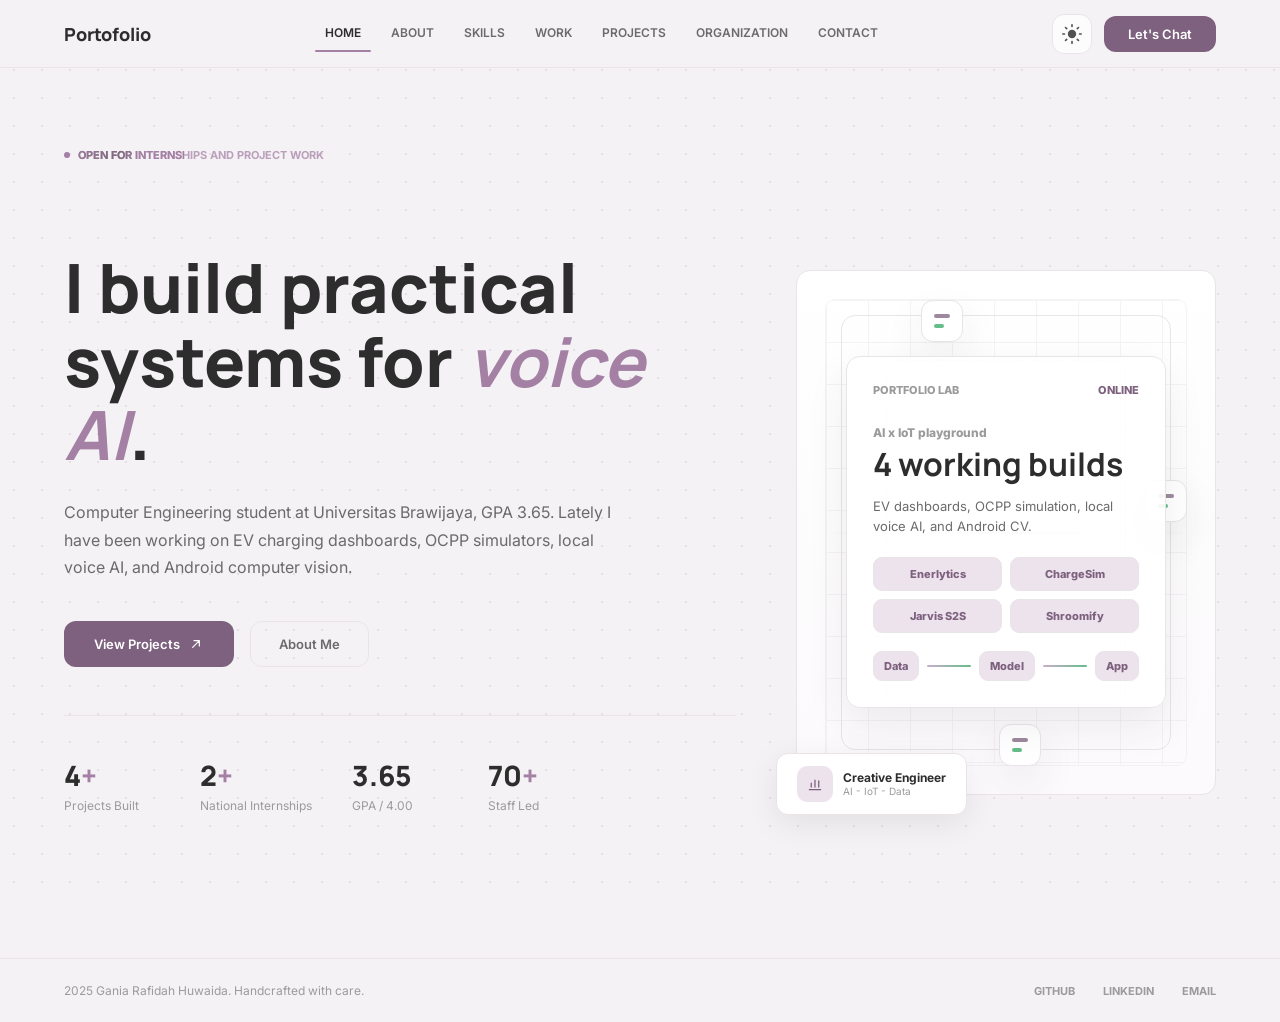
==== commit 92ddee72: "Prepare portfolio for deploy" ====
--- a/index.html
+++ b/index.html
@@ -213,7 +213,7 @@
           </div>
           <div class="about-right">
             <div class="about-photo-card">
-              <img class="profile-photo profile-photo-about" src="assets/images/profile/gania-almet.png" alt="Portrait of Gania Rafidah Huwaida.">
+              <img class="profile-photo profile-photo-about" src="assets/images/profile/gania-almet.jpg" alt="Portrait of Gania Rafidah Huwaida.">
             </div>
             <div class="contact-float">
               <div class="contact-float-title">Get in Touch</div>
@@ -435,11 +435,6 @@
               </a>
             </div>
           </div>
-          <aside class="asset-note">
-            <h3>Asset Check</h3>
-            <p>Foto yang tersedia sudah dipasang sebagai bukti visual. Berikut yang masih kurang di folder:</p>
-            <ul data-missing-list></ul>
-          </aside>
         </div>
       </section>
     </main>
--- a/assets/css/style.css
+++ b/assets/css/style.css
@@ -1380,7 +1380,6 @@
 .project-card,
 .org-card,
 .contact-link-item,
-.asset-note,
 .detail-card,
 .detail-meta,
 .media-frame,
@@ -1918,10 +1917,12 @@
 
 .contact-layout {
   min-height: calc(100dvh - var(--nav-h) - 140px);
-  display: grid;
-  grid-template-columns: minmax(0, 700px) minmax(280px, 380px);
-  gap: 56px;
-  align-items: center;
+  display: flex;
+  align-items: center;
+}
+
+.contact-hero {
+  width: min(100%, 760px);
 }
 
 .contact-headline {
@@ -1973,32 +1974,6 @@
   font-size: 14px;
   font-weight: 700;
   color: var(--neutral);
-}
-
-.asset-note {
-  padding: 24px;
-}
-
-.asset-note h3 {
-  font-family: var(--font-head);
-  font-size: 18px;
-  margin-bottom: 10px;
-}
-
-.asset-note p,
-.asset-note li {
-  color: var(--neutral-mid);
-  font-size: 13px;
-  line-height: 1.6;
-}
-
-.asset-note ul {
-  margin-top: 12px;
-  padding-left: 18px;
-}
-
-.asset-note li {
-  margin-bottom: 9px;
 }
 
 footer {
@@ -2381,7 +2356,6 @@
 
   .home-grid,
   .about-grid,
-  .contact-layout,
   .detail-hero-grid,
   .detail-layout {
     grid-template-columns: 1fr;
@@ -2498,14 +2472,37 @@
     padding-right: 20px;
   }
 
+  .home-grid,
+  .home-left,
+  .home-photo-wrap,
+  .contact-layout,
+  .contact-hero {
+    width: 100%;
+    max-width: 100%;
+    min-width: 0;
+  }
+
+  .home-left,
+  .home-photo-wrap,
+  .contact-hero {
+    width: min(100%, 350px);
+    max-width: calc(100vw - 40px);
+  }
+
   #home {
     padding-top: calc(var(--nav-h) + 48px);
   }
 
-.home-headline {
+  .home-headline {
     max-width: 11ch;
     font-size: 34px;
     line-height: 1.12;
+    overflow-wrap: break-word;
+  }
+
+  .home-sub,
+  .contact-sub {
+    max-width: 100%;
     overflow-wrap: break-word;
   }
 
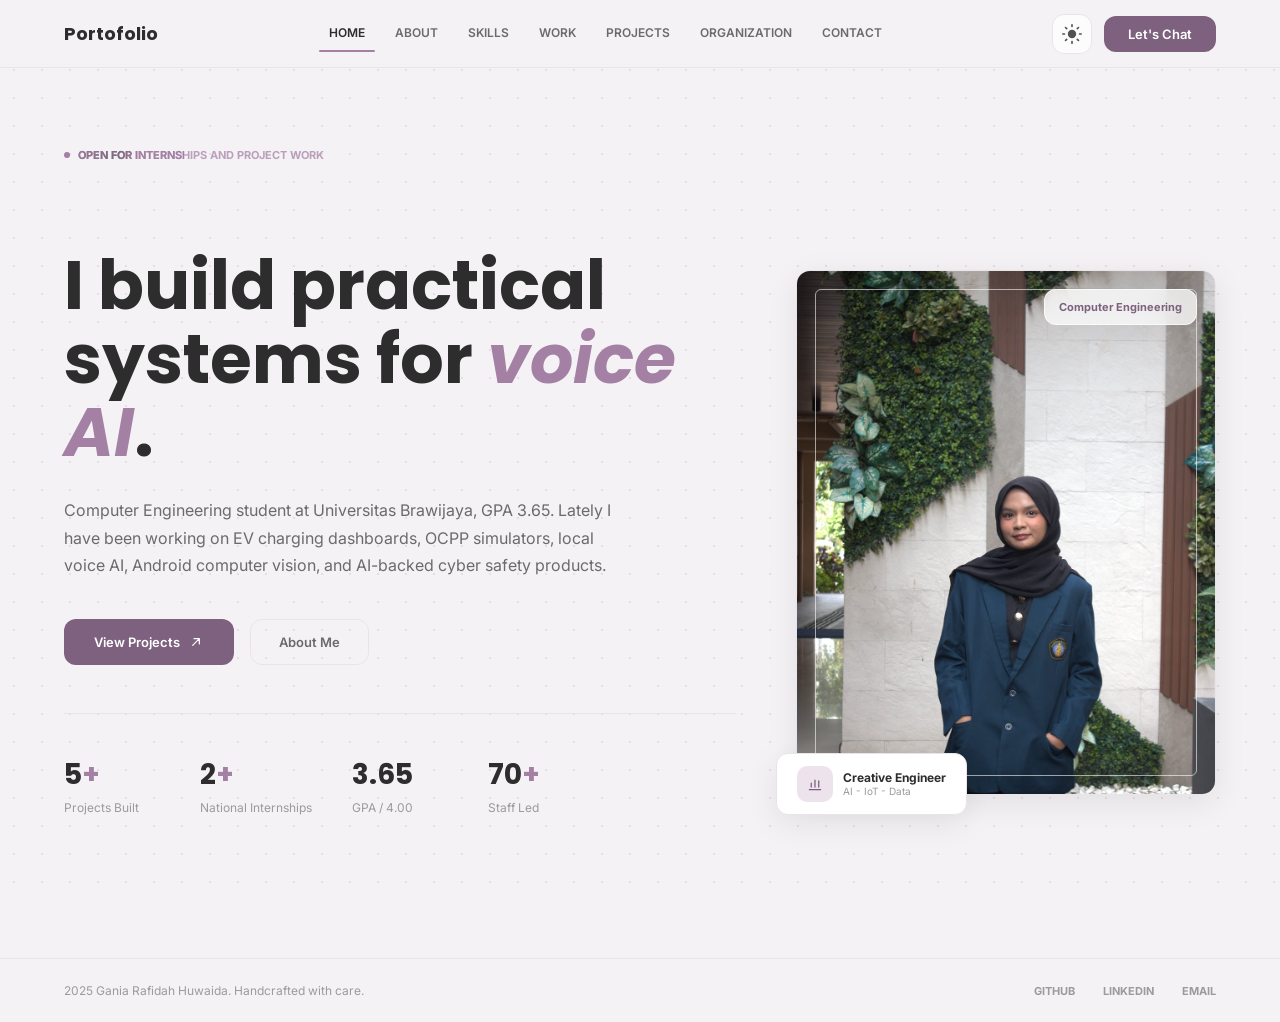
==== commit 2745ea15: "Prepare portfolio deploy" ====
--- a/index.html
+++ b/index.html
@@ -21,7 +21,7 @@
   </script>
   <link rel="preconnect" href="https://fonts.googleapis.com">
   <link rel="preconnect" href="https://fonts.gstatic.com" crossorigin>
-  <link href="https://fonts.googleapis.com/css2?family=Manrope:wght@300;400;500;600;700;800&family=Inter:wght@300;400;500;600&display=swap" rel="stylesheet">
+  <link href="https://fonts.googleapis.com/css2?family=Inter:wght@300;400;500;600&family=Poppins:wght@300;400;500;600;700&display=swap" rel="stylesheet">
   <link rel="stylesheet" href="assets/css/style.css">
 </head>
 <body>
@@ -132,15 +132,15 @@
         </div>
         <div class="home-grid">
           <div class="home-left">
-            <h1 class="home-headline">I build practical systems for <em><span data-typewriter data-typewriter-words="EV data,voice AI,OCPP sims,mobile CV">EV data</span></em>.</h1>
-            <p class="home-sub">Computer Engineering student at Universitas Brawijaya, GPA 3.65. Lately I have been working on EV charging dashboards, OCPP simulators, local voice AI, and Android computer vision.</p>
+            <h1 class="home-headline">I build practical systems for <em><span data-typewriter data-typewriter-words="EV data,voice AI,OCPP sims,mobile CV,cyber safety">EV data</span></em>.</h1>
+            <p class="home-sub">Computer Engineering student at Universitas Brawijaya, GPA 3.65. Lately I have been working on EV charging dashboards, OCPP simulators, local voice AI, Android computer vision, and AI-backed cyber safety products.</p>
             <div class="home-actions">
               <a href="#projects" class="btn-primary" data-section="projects">View Projects <svg aria-hidden="true"><use href="#icon-arrow-up-right"></use></svg></a>
               <a href="#about" class="btn-outline" data-section="about">About Me</a>
             </div>
             <div class="home-stats" aria-label="Portfolio summary">
               <div class="stat-item">
-                <div class="stat-num">4<span>+</span></div>
+                <div class="stat-num">5<span>+</span></div>
                 <div class="stat-label">Projects Built</div>
               </div>
               <div class="stat-item">
@@ -158,32 +158,9 @@
             </div>
           </div>
           <div class="home-photo-wrap">
-            <div class="home-photo-card home-system-card home-lab-card" aria-label="Portfolio lab summary">
-              <div class="lab-orbit" aria-hidden="true">
-                <span class="lab-orbit-dot dot-data"></span>
-                <span class="lab-orbit-dot dot-model"></span>
-                <span class="lab-orbit-dot dot-app"></span>
-              </div>
-              <div class="lab-core">
-                <div class="lab-core-top">
-                  <span>Portfolio Lab</span>
-                  <span>Online</span>
-                </div>
-                <div class="lab-core-main">
-                  <small>AI x IoT playground</small>
-                  <strong>4 working builds</strong>
-                  <p>EV dashboards, OCPP simulation, local voice AI, and Android CV.</p>
-                </div>
-                <div class="lab-core-grid">
-                  <span>Enerlytics</span>
-                  <span>ChargeSim</span>
-                  <span>Jarvis S2S</span>
-                  <span>Shroomify</span>
-                </div>
-                <div class="lab-stack" aria-hidden="true">
-                  <span>Data</span><i></i><span>Model</span><i></i><span>App</span>
-                </div>
-              </div>
+            <div class="home-photo-card hero-profile-card">
+              <img class="profile-photo" src="assets/images/profile/gania-almet.jpg" alt="Gania Rafidah Huwaida wearing university blazer.">
+              <div class="hero-photo-label">Computer Engineering</div>
             </div>
             <div class="photo-badge">
               <div class="badge-icon"><svg aria-hidden="true"><use href="#icon-chart"></use></svg></div>
@@ -197,43 +174,16 @@
       </section>
 
       <section id="about">
-        <div class="about-grid">
+        <div class="about-panel">
           <div class="about-left">
             <div class="section-label">
               <svg aria-hidden="true"><use href="#icon-user"></use></svg>
               About Me
             </div>
-            <h2 class="about-headline">Computer Engineer who likes systems that <em>actually get used.</em></h2>
-            <p class="about-body">I study Computer Engineering at Universitas Brawijaya. I like work that has a physical edge to it: a charger sending power data, a microphone picking up speech, or a mobile camera running a model offline.</p>
-            <p class="about-body">At BRIN and Telkom Indonesia BigBox, I worked on tools that had to run outside a classroom setting: forecasting dashboards, OCPP simulation, and a local speech assistant. Outside engineering, I have led event teams of around 70 people and helped guide international delegations on campus.</p>
-            <div class="about-status">
-              <div class="status-icon"><svg aria-hidden="true"><use href="#icon-certificate"></use></svg></div>
-              Open to internships, research work, and focused collaborations
-            </div>
-          </div>
-          <div class="about-right">
-            <div class="about-photo-card">
-              <img class="profile-photo profile-photo-about" src="assets/images/profile/gania-almet.jpg" alt="Portrait of Gania Rafidah Huwaida.">
-            </div>
-            <div class="contact-float">
-              <div class="contact-float-title">Get in Touch</div>
-              <a class="contact-item" href="mailto:gania.rafida12@gmail.com">
-                <span class="contact-icon"><svg aria-hidden="true"><use href="#icon-mail"></use></svg></span>
-                gania.rafida12@gmail.com
-              </a>
-              <a class="contact-item" href="https://wa.me/6288901660277" target="_blank" rel="noopener">
-                <span class="contact-icon"><svg aria-hidden="true"><use href="#icon-phone"></use></svg></span>
-                088901660277
-              </a>
-              <a class="contact-item" href="https://github.com/gnieerfd">
-                <span class="contact-icon"><svg aria-hidden="true"><use href="#icon-code"></use></svg></span>
-                github.com/gnieerfd
-              </a>
-              <a class="contact-item" href="https://www.linkedin.com/in/ganiarafida/" target="_blank" rel="noopener">
-                <span class="contact-icon"><svg aria-hidden="true"><use href="#icon-link"></use></svg></span>
-                linkedin.com/in/ganiarafida
-              </a>
-            </div>
+            <h2 class="about-headline">Computer Engineer building tools people can <em>use.</em></h2>
+            <p class="about-body">I study Computer Engineering at Universitas Brawijaya with a 3.65 GPA. I am drawn to systems where software touches the physical world: a charger sending live power data, a microphone turning speech into action, or a mobile camera running a model offline.</p>
+            <p class="about-body">At BRIN, I built EV charging tools for monitoring, forecasting, OCPP simulation, and smart charging experiments. At Telkom Indonesia BigBox, I explored local speech-to-speech AI with DSP, ASR, FastAPI, and CPU-friendly model choices.</p>
+            <p class="about-body">Outside engineering, I have led around 70 event staff, supported international campus delegations, and worked in content operations. That mix makes me care about clear interfaces, reliable data flow, and technical systems that people can understand and use.</p>
           </div>
         </div>
       </section>
@@ -319,11 +269,11 @@
             </div>
             <div class="achievement-item">
               <div class="achievement-medal"><svg aria-hidden="true"><use href="#icon-certificate"></use></svg></div>
-              <div><div class="achievement-text">Finalist - Business Plan</div><div class="achievement-org">PRISMA UINSA 2025</div></div>
+              <div><div class="achievement-text">Finalist - WARAS Business Plan</div><div class="achievement-org">PRISMA UINSA 2025</div></div>
             </div>
             <div class="achievement-item">
               <div class="achievement-medal"><svg aria-hidden="true"><use href="#icon-flower"></use></svg></div>
-              <div><div class="achievement-text">Best Internship Staff - Score 90.14</div><div class="achievement-org">BEM Universitas Brawijaya</div></div>
+              <div><div class="achievement-text">Best Staff - November</div><div class="achievement-org">BEM FILKOM UB 2024</div></div>
             </div>
             <div class="achievement-item">
               <div class="achievement-medal"><svg aria-hidden="true"><use href="#icon-certificate"></use></svg></div>
@@ -370,8 +320,8 @@
         <div class="section-label">Projects</div>
         <div class="gallery-header">
           <div>
-            <h2 class="projects-headline">Projects I can <em>actually show.</em></h2>
-            <p class="projects-sub">A few builds with screenshots, context, and repo links where available.</p>
+            <h2 class="projects-headline">Projects with <em>working context.</em></h2>
+            <p class="projects-sub">Selected builds with screenshots, project notes, and repo links where they are available.</p>
           </div>
           <div class="gallery-controls" aria-label="Project carousel controls">
             <button class="gallery-button" type="button" aria-label="Previous project" data-project-prev>
@@ -414,8 +364,8 @@
         <div class="contact-layout">
           <div class="contact-hero">
             <div class="section-label">Contact</div>
-            <h2 class="contact-headline">Want to talk about a role, project, or research tool?</h2>
-            <p class="contact-sub">Email me, message me on WhatsApp, or send a LinkedIn note. I usually respond fastest when the message includes the role, timeline, and what kind of system you want to build.</p>
+            <h2 class="contact-headline">Want to talk about a role or project?</h2>
+            <p class="contact-sub">Email me, message me on WhatsApp, or send a LinkedIn note. I usually respond fastest.</p>
             <div class="contact-links">
               <a href="mailto:gania.rafida12@gmail.com" class="contact-link-item">
                 <div class="contact-link-icon"><svg aria-hidden="true"><use href="#icon-mail"></use></svg></div>
--- a/assets/css/style.css
+++ b/assets/css/style.css
@@ -22,7 +22,7 @@
   --theme-bg: rgba(255, 255, 255, 0.76);
   --success: #65bd8a;
   --danger: #d33336;
-  --font-head: "Manrope", sans-serif;
+  --font-head: "Poppins", sans-serif;
   --font-body: "Inter", sans-serif;
   --font-mono: "JetBrains Mono", "Consolas", monospace;
   --radius: 14px;
@@ -145,7 +145,7 @@
 .nav-logo {
   font-family: var(--font-head);
   font-size: 18px;
-  font-weight: 800;
+  font-weight: 700;
   color: var(--neutral);
   text-decoration: none;
   white-space: nowrap;
@@ -416,7 +416,7 @@
 .contact-headline,
 .detail-title {
   font-family: var(--font-head);
-  font-weight: 800;
+  font-weight: 700;
   line-height: 1.08;
   color: var(--neutral);
 }
@@ -520,6 +520,38 @@
 
 .home-photo-card {
   aspect-ratio: 4 / 5;
+}
+
+.hero-profile-card {
+  min-height: 520px;
+  background: linear-gradient(160deg, var(--primary-xlight), var(--bg-card));
+  box-shadow: var(--shadow-card);
+}
+
+.hero-profile-card::before {
+  content: "";
+  position: absolute;
+  inset: 18px;
+  z-index: 1;
+  border: 1px solid rgba(255, 255, 255, 0.58);
+  border-radius: calc(var(--radius) - 8px);
+  pointer-events: none;
+}
+
+.hero-photo-label {
+  position: absolute;
+  right: 18px;
+  top: 18px;
+  z-index: 2;
+  padding: 10px 14px;
+  border: 1px solid rgba(255, 255, 255, 0.62);
+  border-radius: var(--radius-control);
+  background: rgba(255, 255, 255, 0.76);
+  color: var(--primary-dark);
+  font-size: 11px;
+  font-weight: 700;
+  backdrop-filter: blur(12px);
+  -webkit-backdrop-filter: blur(12px);
 }
 
 .home-system-card {
@@ -656,7 +688,7 @@
 .lab-core-top span {
   color: var(--neutral-light);
   font-size: 11px;
-  font-weight: 800;
+  font-weight: 700;
   text-transform: uppercase;
 }
 
@@ -668,7 +700,7 @@
   display: block;
   color: var(--neutral-light);
   font-size: 12px;
-  font-weight: 800;
+  font-weight: 700;
   margin-bottom: 8px;
 }
 
@@ -701,7 +733,7 @@
   border: 1px solid var(--neutral-xlight);
   border-radius: var(--radius-chip);
   font-size: 11px;
-  font-weight: 800;
+  font-weight: 700;
 }
 
 .lab-core-grid span {
@@ -790,7 +822,7 @@
 .system-panel-top span {
   color: var(--neutral-light);
   font-size: 11px;
-  font-weight: 800;
+  font-weight: 700;
   text-transform: uppercase;
 }
 
@@ -842,7 +874,7 @@
   color: var(--primary-dark);
   background: var(--primary-xlight);
   font-size: 11px;
-  font-weight: 800;
+  font-weight: 700;
 }
 
 .lab-flow i {
@@ -905,7 +937,7 @@
   color: var(--primary-dark);
   background: var(--primary-xlight);
   font-size: 11px;
-  font-weight: 800;
+  font-weight: 700;
 }
 
 .system-terminal {
@@ -961,7 +993,7 @@
   display: block;
   color: var(--neutral-light);
   font-size: 10px;
-  font-weight: 800;
+  font-weight: 700;
   text-transform: uppercase;
   margin-bottom: 5px;
 }
@@ -1127,7 +1159,6 @@
 }
 
 .badge-icon,
-.status-icon,
 .contact-icon,
 .skill-card-icon,
 .contact-link-icon,
@@ -1146,7 +1177,6 @@
 }
 
 .badge-icon svg,
-.status-icon svg,
 .contact-icon svg,
 .skill-card-icon svg,
 .contact-link-icon svg,
@@ -1186,7 +1216,7 @@
 .stat-num {
   font-family: var(--font-head);
   font-size: 28px;
-  font-weight: 800;
+  font-weight: 700;
   color: var(--neutral);
 }
 
@@ -1197,6 +1227,25 @@
 .stat-label {
   font-size: 12px;
   color: var(--neutral-light);
+}
+
+.about-panel {
+  max-width: 900px;
+  margin: 0 auto;
+  padding: clamp(24px, 4vw, 38px);
+  border: 1px solid var(--neutral-xlight);
+  border-radius: var(--radius);
+  background: var(--panel-bg);
+  box-shadow: var(--shadow-card);
+}
+
+.about-panel .about-left {
+  max-width: 760px;
+}
+
+.about-panel .about-headline {
+  font-size: clamp(34px, 4.2vw, 48px);
+  max-width: 760px;
 }
 
 .about-grid {
@@ -1239,27 +1288,6 @@
   color: var(--neutral-mid);
   margin-bottom: 20px;
   max-width: 640px;
-}
-
-.about-status {
-  display: inline-flex;
-  align-items: center;
-  gap: 10px;
-  background: var(--bg-card);
-  border: 1px solid var(--neutral-xlight);
-  border-radius: var(--radius-sm);
-  padding: 14px 20px;
-  margin-top: 12px;
-  font-size: 13px;
-  font-weight: 600;
-  color: var(--neutral);
-}
-
-.status-icon {
-  width: 32px;
-  height: 32px;
-  border-radius: var(--radius-xs);
-  flex-shrink: 0;
 }
 
 .about-right {
@@ -1382,8 +1410,7 @@
 .contact-link-item,
 .detail-card,
 .detail-meta,
-.media-frame,
-.note-panel {
+.media-frame {
   background: var(--bg-card);
   border: 1px solid var(--neutral-xlight);
   border-radius: var(--radius);
@@ -1463,13 +1490,13 @@
   padding: 0 14px;
   color: var(--primary-dark);
   font-size: 11px;
-  font-weight: 800;
+  font-weight: 700;
 }
 
 .skill-card-title {
   font-family: var(--font-head);
   font-size: 15px;
-  font-weight: 800;
+  font-weight: 700;
   color: var(--neutral);
   margin-bottom: 16px;
 }
@@ -1531,7 +1558,7 @@
 
 .detail-action-link span {
   font-size: 12px;
-  font-weight: 800;
+  font-weight: 700;
 }
 
 .detail-action-link strong {
@@ -1607,7 +1634,7 @@
 .work-role {
   font-family: var(--font-head);
   font-size: 20px;
-  font-weight: 800;
+  font-weight: 700;
   color: var(--neutral);
   line-height: 1.2;
   margin-bottom: 6px;
@@ -1706,7 +1733,7 @@
 .project-name {
   font-family: var(--font-head);
   font-size: 22px;
-  font-weight: 800;
+  font-weight: 700;
   color: #ffffff;
   margin-bottom: 8px;
 }
@@ -1866,7 +1893,7 @@
 
 .org-card-period {
   font-size: 11px;
-  font-weight: 800;
+  font-weight: 700;
   color: rgba(255, 255, 255, 0.74);
   margin-bottom: 10px;
   text-transform: uppercase;
@@ -1875,7 +1902,7 @@
 .org-card-role {
   font-family: var(--font-head);
   font-size: 22px;
-  font-weight: 800;
+  font-weight: 700;
   color: #ffffff;
   line-height: 1.12;
   margin-bottom: 8px;
@@ -2089,6 +2116,7 @@
   display: grid;
   grid-template-columns: minmax(0, 1fr) 380px;
   gap: 24px;
+  align-items: start;
 }
 
 .detail-layout-full {
@@ -2097,49 +2125,36 @@
 
 .detail-main {
   display: grid;
-  gap: 18px;
+  grid-template-columns: repeat(2, minmax(0, 1fr));
+  gap: 14px;
+  align-items: stretch;
 }
 
 .detail-card {
-  padding: 26px;
+  padding: 22px;
+  align-self: stretch;
+}
+
+.detail-main .detail-card:last-child:nth-child(odd) {
+  grid-column: 1 / -1;
 }
 
 .detail-card h2 {
   font-family: var(--font-head);
-  font-size: 26px;
-  margin-bottom: 12px;
+  font-size: 22px;
+  margin-bottom: 10px;
 }
 
 .detail-card p {
   color: var(--neutral-mid);
   font-size: 14px;
-  line-height: 1.75;
+  line-height: 1.62;
 }
 
 .detail-aside {
   display: grid;
   gap: 16px;
   align-content: start;
-}
-
-.note-panel {
-  padding: 20px;
-}
-
-.note-panel.warning {
-  border-color: rgba(211, 51, 54, 0.25);
-}
-
-.note-panel h3 {
-  font-family: var(--font-head);
-  font-size: 16px;
-  margin-bottom: 8px;
-}
-
-.note-panel p {
-  color: var(--neutral-mid);
-  font-size: 13px;
-  line-height: 1.6;
 }
 
 .media-gallery {
@@ -2358,6 +2373,10 @@
   .about-grid,
   .detail-hero-grid,
   .detail-layout {
+    grid-template-columns: 1fr;
+  }
+
+  .detail-main {
     grid-template-columns: 1fr;
   }
 
@@ -2484,6 +2503,7 @@
 
   .home-left,
   .home-photo-wrap,
+  .about-panel,
   .contact-hero {
     width: min(100%, 350px);
     max-width: calc(100vw - 40px);
@@ -2562,6 +2582,14 @@
     padding: 20px;
   }
 
+  .hero-profile-card {
+    min-height: 430px;
+  }
+
+  .about-panel {
+    padding: 22px;
+  }
+
   .home-system-card::before {
     inset: 18px;
   }
@@ -2808,4 +2836,5 @@
     animation: none !important;
     transform: none !important;
   }
-}
+
+}
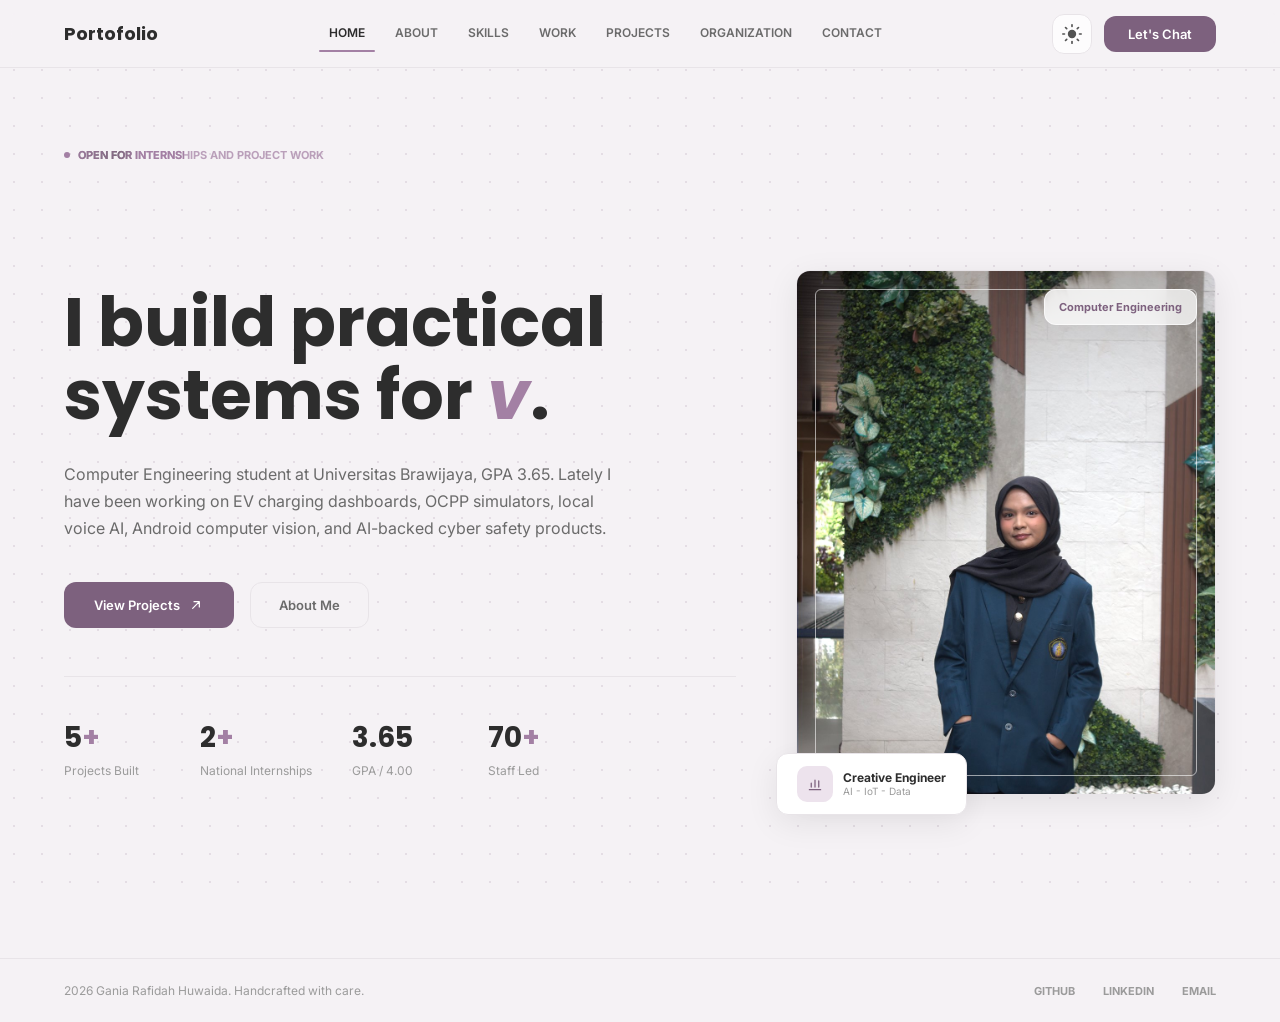
==== commit 2d01bd9d: "Update BRIN period and add compact CV" ====
--- a/index.html
+++ b/index.html
@@ -300,7 +300,7 @@
             <div class="work-tags"><span class="work-tag">Python</span><span class="work-tag">FastAPI</span><span class="work-tag">Docker</span><span class="work-tag">ASR</span><span class="work-tag">n8n</span></div>
           </article>
           <article class="work-card">
-            <div class="work-period">2025 (Ongoing)</div>
+            <div class="work-period">Feb 2026 - Jul 2026</div>
             <div class="work-role">Research Software Intern</div>
             <div class="work-org">BRIN - Badan Riset dan Inovasi Nasional</div>
             <div class="work-desc">Built Enerlytics and ChargeSim for EV infrastructure research: forecasting dashboards, OCPP simulation, and smart charging experiments.</div>
@@ -390,7 +390,7 @@
     </main>
 
     <footer>
-      <div class="footer-copy">2025 Gania Rafidah Huwaida. Handcrafted with care.</div>
+      <div class="footer-copy">2026 Gania Rafidah Huwaida. Handcrafted with care.</div>
       <div class="footer-links">
         <a href="https://github.com/gnieerfd">GitHub</a>
         <a href="https://www.linkedin.com/in/ganiarafida/">LinkedIn</a>
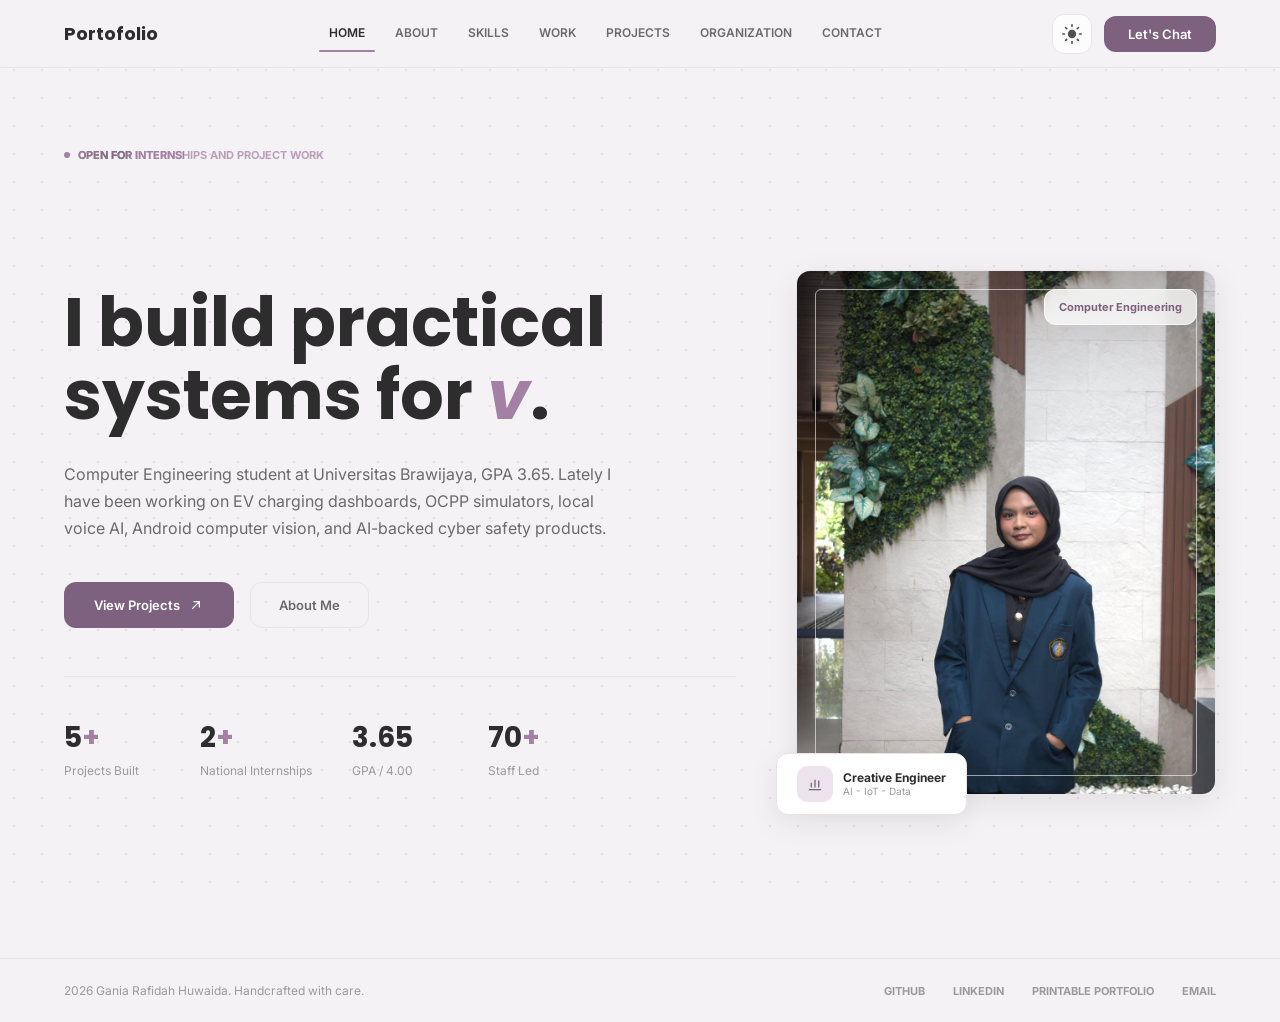
==== commit 9391cadf: "Add printable portfolio page" ====
--- a/index.html
+++ b/index.html
@@ -394,6 +394,7 @@
       <div class="footer-links">
         <a href="https://github.com/gnieerfd">GitHub</a>
         <a href="https://www.linkedin.com/in/ganiarafida/">LinkedIn</a>
+        <a href="portfolio-pdf.html">Printable Portfolio</a>
         <a href="mailto:gania.rafida12@gmail.com">Email</a>
       </div>
     </footer>
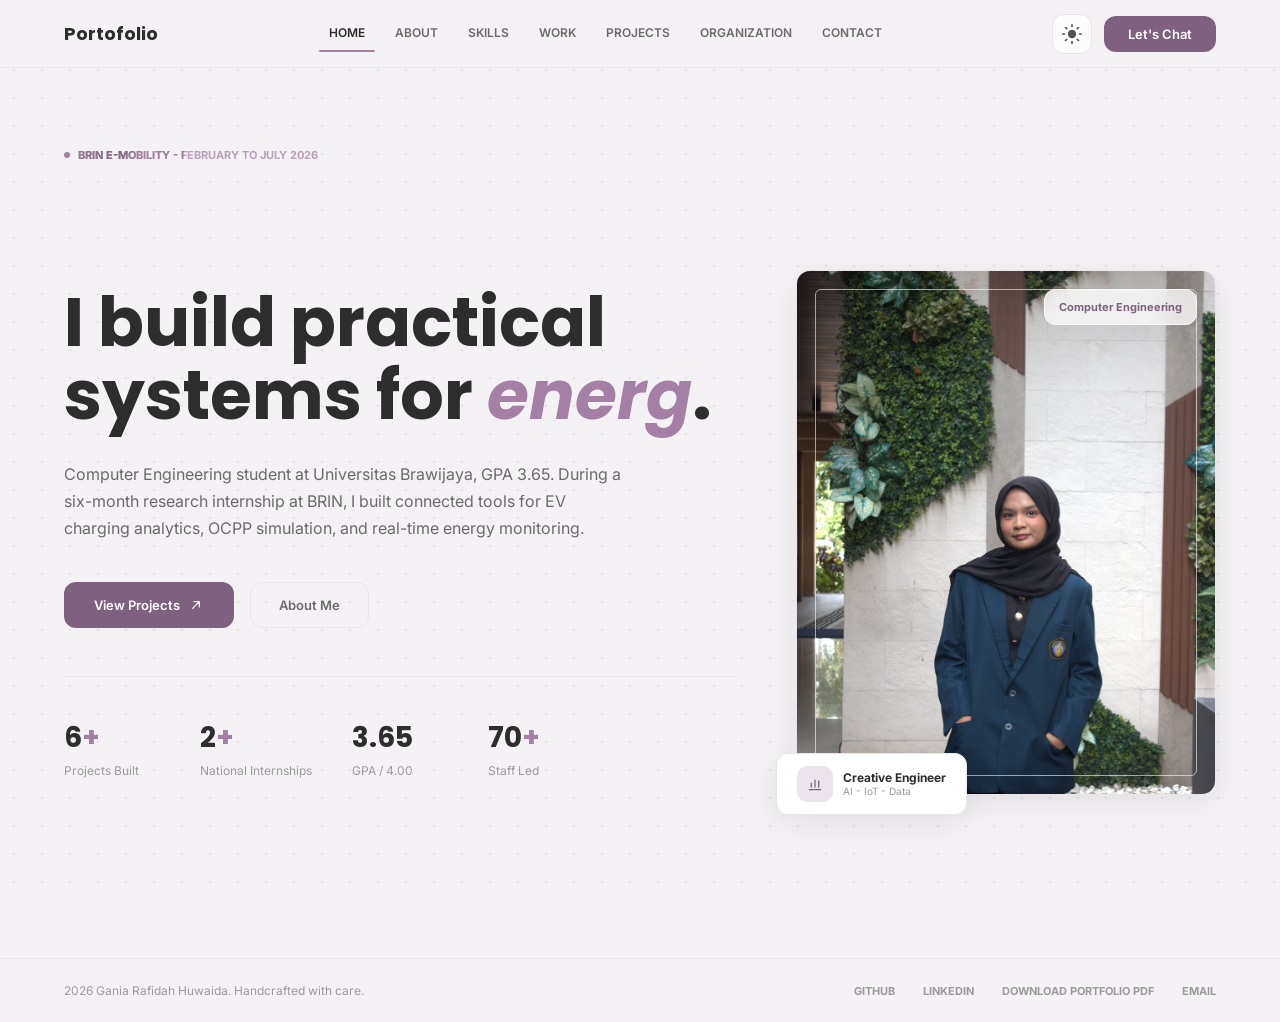
==== commit 86f5cf59: "Update portfolio with BRIN internship projects" ====
--- a/index.html
+++ b/index.html
@@ -3,7 +3,7 @@
 <head>
   <meta charset="UTF-8">
   <meta name="viewport" content="width=device-width, initial-scale=1.0">
-  <meta name="description" content="Gania Rafidah Huwaida portfolio showcasing engineering, AI, IoT, data, mobile, and organizational work.">
+  <meta name="description" content="Gania Rafidah Huwaida portfolio showcasing applied AI, EV charging, energy monitoring, IoT, data, mobile, and organizational work.">
   <meta name="color-scheme" content="light dark">
   <title>Gania Rafidah Huwaida - Portfolio</title>
   <script>
@@ -128,19 +128,19 @@
       <section id="home" class="active">
         <div class="home-label shiny-text">
           <span class="home-label-dot" aria-hidden="true"></span>
-          Open for internships and project work
+          BRIN E-Mobility - February to July 2026
         </div>
         <div class="home-grid">
           <div class="home-left">
-            <h1 class="home-headline">I build practical systems for <em><span data-typewriter data-typewriter-words="EV data,voice AI,OCPP sims,mobile CV,cyber safety">EV data</span></em>.</h1>
-            <p class="home-sub">Computer Engineering student at Universitas Brawijaya, GPA 3.65. Lately I have been working on EV charging dashboards, OCPP simulators, local voice AI, Android computer vision, and AI-backed cyber safety products.</p>
+            <h1 class="home-headline">I build practical systems for <em><span data-typewriter data-typewriter-words="energy data,EV charging,voice AI,industrial IoT,mobile CV">energy data</span></em>.</h1>
+            <p class="home-sub">Computer Engineering student at Universitas Brawijaya, GPA 3.65. During a six-month research internship at BRIN, I built connected tools for EV charging analytics, OCPP simulation, and real-time energy monitoring.</p>
             <div class="home-actions">
               <a href="#projects" class="btn-primary" data-section="projects">View Projects <svg aria-hidden="true"><use href="#icon-arrow-up-right"></use></svg></a>
               <a href="#about" class="btn-outline" data-section="about">About Me</a>
             </div>
             <div class="home-stats" aria-label="Portfolio summary">
               <div class="stat-item">
-                <div class="stat-num">5<span>+</span></div>
+                <div class="stat-num">6<span>+</span></div>
                 <div class="stat-label">Projects Built</div>
               </div>
               <div class="stat-item">
@@ -182,7 +182,8 @@
             </div>
             <h2 class="about-headline">Computer Engineer building tools people can <em>use.</em></h2>
             <p class="about-body">I study Computer Engineering at Universitas Brawijaya with a 3.65 GPA. I am drawn to systems where software touches the physical world: a charger sending live power data, a microphone turning speech into action, or a mobile camera running a model offline.</p>
-            <p class="about-body">At BRIN, I built EV charging tools for monitoring, forecasting, OCPP simulation, and smart charging experiments. At Telkom Indonesia BigBox, I explored local speech-to-speech AI with DSP, ASR, FastAPI, and CPU-friendly model choices.</p>
+            <p class="about-body">From February to July 2026, I joined BRIN&apos;s E-Mobility research group for a six-month internship. I built three connected systems: Enerlytics for multi-source energy monitoring and forecasting, ChargeSim for OCPP 1.6 and smart-charging experiments, and an EMS for real-time Modbus TCP acquisition and MQTT distribution.</p>
+            <p class="about-body">Earlier at Telkom Indonesia BigBox, I explored local speech-to-speech AI with DSP, ASR, FastAPI, and CPU-friendly model choices.</p>
             <p class="about-body">Outside engineering, I have led around 70 event staff, supported international campus delegations, and worked in content operations. That mix makes me care about clear interfaces, reliable data flow, and technical systems that people can understand and use.</p>
           </div>
         </div>
@@ -228,8 +229,8 @@
             <div class="skill-card-icon"><svg aria-hidden="true"><use href="#icon-link"></use></svg></div>
             <div class="skill-marquee" aria-hidden="true">
               <div class="skill-marquee-track reverse">
-                <span class="skill-logo"><img src="assets/images/logos/logo-ocpp.webp" alt=""></span><span class="skill-logo"><img src="assets/images/logos/websocket-logo.svg" alt=""></span><span class="skill-logo-text">asyncio</span><span class="skill-logo"><img src="assets/images/logos/mqtt-logo.png" alt=""></span><span class="skill-logo-text">PySide6</span><span class="skill-logo"><img src="assets/images/logos/arduino-logo.png" alt=""></span>
-                <span class="skill-logo"><img src="assets/images/logos/logo-ocpp.webp" alt=""></span><span class="skill-logo"><img src="assets/images/logos/websocket-logo.svg" alt=""></span><span class="skill-logo-text">asyncio</span><span class="skill-logo"><img src="assets/images/logos/mqtt-logo.png" alt=""></span><span class="skill-logo-text">PySide6</span><span class="skill-logo"><img src="assets/images/logos/arduino-logo.png" alt=""></span>
+                <span class="skill-logo"><img src="assets/images/logos/logo-ocpp.webp" alt=""></span><span class="skill-logo"><img src="assets/images/logos/websocket-logo.svg" alt=""></span><span class="skill-logo-text">Modbus TCP</span><span class="skill-logo"><img src="assets/images/logos/mqtt-logo.png" alt=""></span><span class="skill-logo-text">PySide6</span><span class="skill-logo-text">Streamlit</span>
+                <span class="skill-logo"><img src="assets/images/logos/logo-ocpp.webp" alt=""></span><span class="skill-logo"><img src="assets/images/logos/websocket-logo.svg" alt=""></span><span class="skill-logo-text">Modbus TCP</span><span class="skill-logo"><img src="assets/images/logos/mqtt-logo.png" alt=""></span><span class="skill-logo-text">PySide6</span><span class="skill-logo-text">Streamlit</span>
               </div>
             </div>
             <div class="skill-card-title">IoT & Protocols</div>
@@ -301,10 +302,10 @@
           </article>
           <article class="work-card">
             <div class="work-period">Feb 2026 - Jul 2026</div>
-            <div class="work-role">Research Software Intern</div>
+            <div class="work-role">Machine Learning Research Intern</div>
             <div class="work-org">BRIN - Badan Riset dan Inovasi Nasional</div>
-            <div class="work-desc">Built Enerlytics and ChargeSim for EV infrastructure research: forecasting dashboards, OCPP simulation, and smart charging experiments.</div>
-            <div class="work-tags"><span class="work-tag">OCPP 1.6</span><span class="work-tag">ML Forecasting</span><span class="work-tag">Flask</span><span class="work-tag">MySQL</span></div>
+            <div class="work-desc">During a six-month placement with the E-Mobility research group, delivered Enerlytics, ChargeSim, and an EMS Modbus pipeline for forecasting, OCPP testing, and real-time energy acquisition.</div>
+            <div class="work-tags"><span class="work-tag">OCPP 1.6</span><span class="work-tag">Modbus TCP</span><span class="work-tag">MQTT</span><span class="work-tag">ML Forecasting</span><span class="work-tag">Flask</span></div>
           </article>
           <article class="work-card">
             <div class="work-period">Jun 2023 - Jul 2023</div>
@@ -394,7 +395,7 @@
       <div class="footer-links">
         <a href="https://github.com/gnieerfd">GitHub</a>
         <a href="https://www.linkedin.com/in/ganiarafida/">LinkedIn</a>
-        <a href="portfolio-pdf.html">Printable Portfolio</a>
+        <a href="Gania_Rafidah_Huwaida_Portfolio_2026.pdf" download>Download Portfolio PDF</a>
         <a href="mailto:gania.rafida12@gmail.com">Email</a>
       </div>
     </footer>
